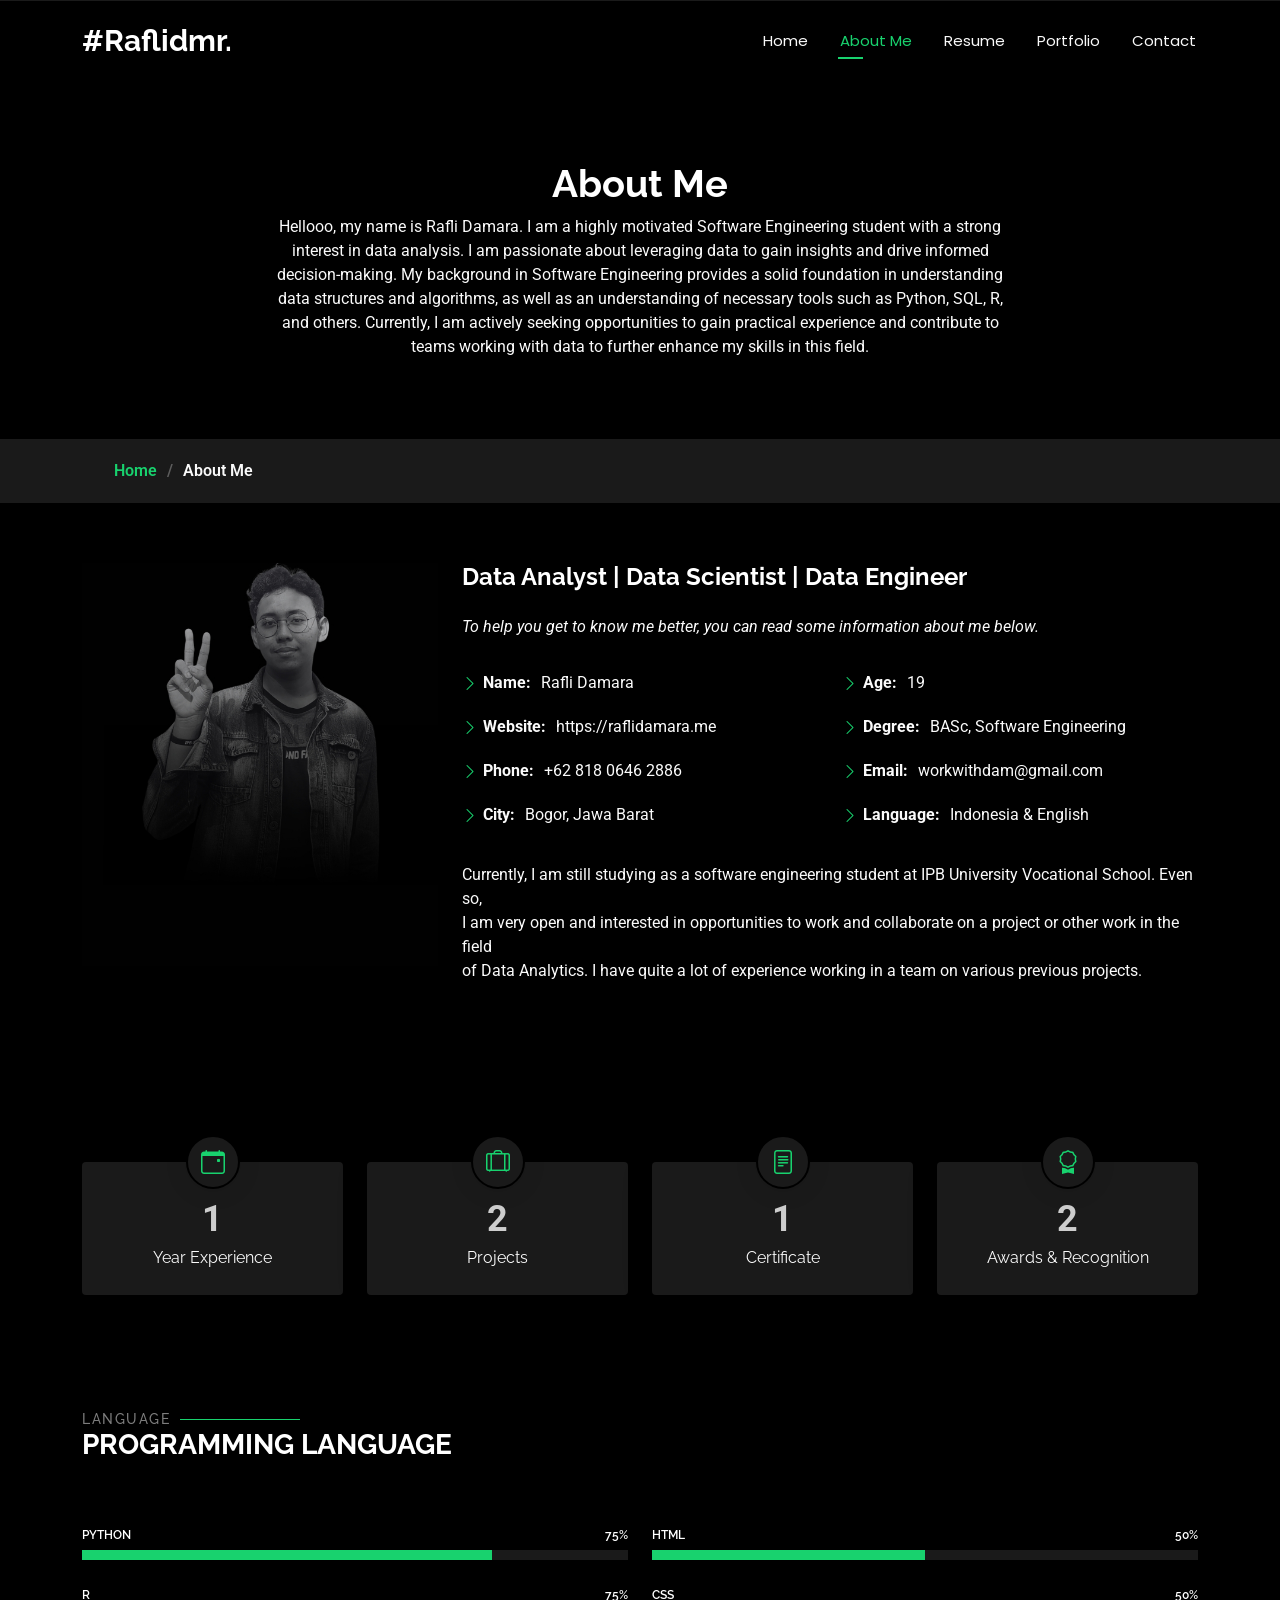
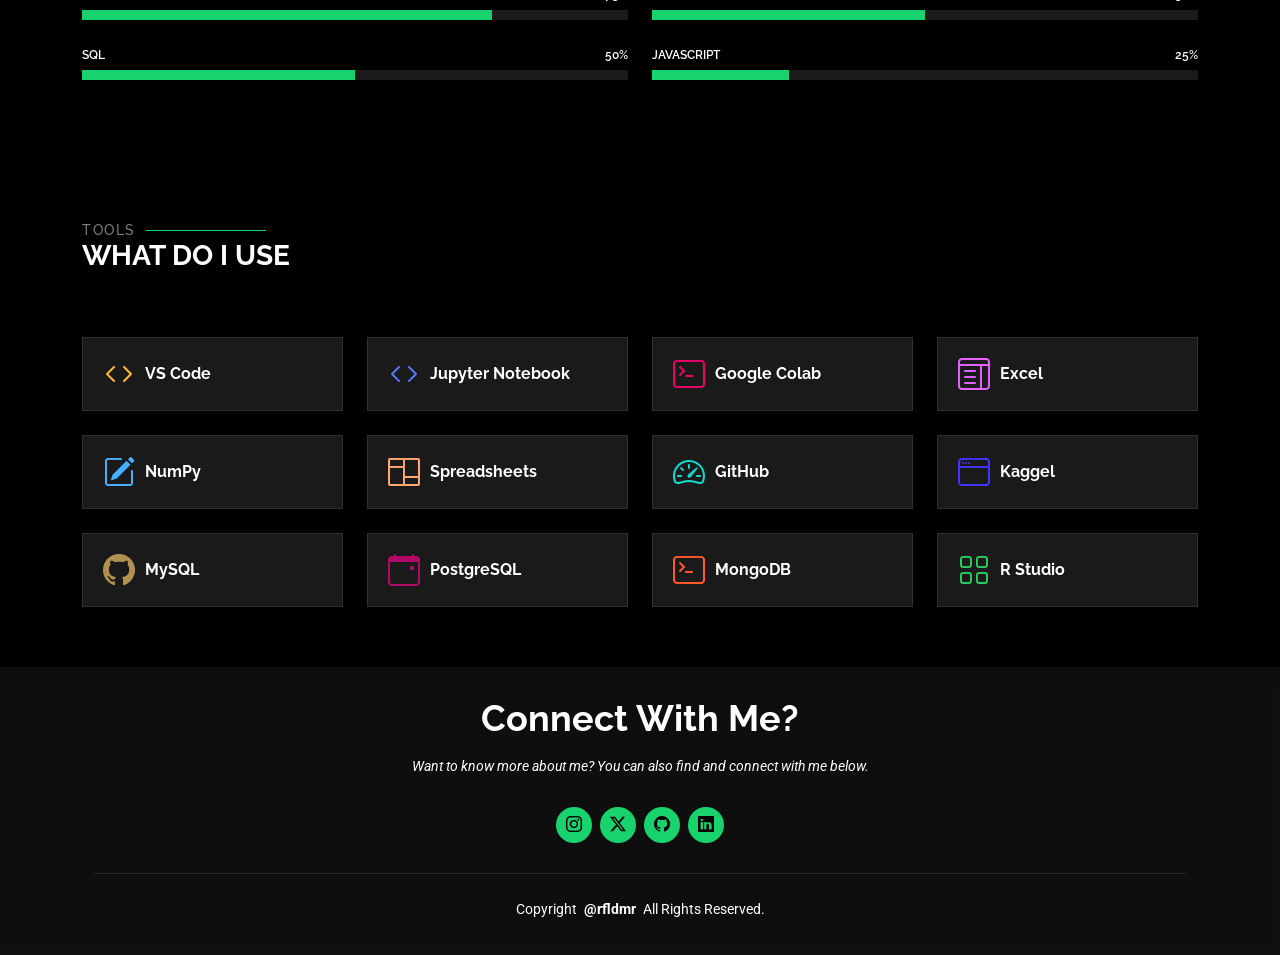
==== about.html @ 2ae58f7f "Update about.html" ====
<!DOCTYPE html>
<html lang="en">

<head>
  <meta charset="utf-8">
  <meta content="width=device-width, initial-scale=1.0" name="viewport">
  <title>About Me | #Rfldmr Portfolio</title>
  <meta name="description" content="">
  <meta name="keywords" content="">

  <!-- Favicons -->
  <link href="assets/img/head.png" rel="icon">
  <link href="assets/img/apple_touch.png" rel="apple-touch-icon">

  <!-- Fonts -->
  <link href="https://fonts.googleapis.com" rel="preconnect">
  <link href="https://fonts.gstatic.com" rel="preconnect" crossorigin>
  <link href="https://fonts.googleapis.com/css2?family=Roboto:ital,wght@0,100;0,300;0,400;0,500;0,700;0,900;1,100;1,300;1,400;1,500;1,700;1,900&family=Poppins:ital,wght@0,100;0,200;0,300;0,400;0,500;0,600;0,700;0,800;0,900;1,100;1,200;1,300;1,400;1,500;1,600;1,700;1,800;1,900&family=Raleway:ital,wght@0,100;0,200;0,300;0,400;0,500;0,600;0,700;0,800;0,900;1,100;1,200;1,300;1,400;1,500;1,600;1,700;1,800;1,900&display=swap" rel="stylesheet">

  <!-- Vendor CSS Files -->
  <link href="assets/vendor/bootstrap/css/bootstrap.min.css" rel="stylesheet">
  <link href="assets/vendor/bootstrap-icons/bootstrap-icons.css" rel="stylesheet">
  <link href="assets/vendor/aos/aos.css" rel="stylesheet">
  <link href="assets/vendor/swiper/swiper-bundle.min.css" rel="stylesheet">
  <link href="assets/vendor/glightbox/css/glightbox.min.css" rel="stylesheet">

  <!-- Main CSS File -->
  <link href="assets/css/main.css" rel="stylesheet">

  <!-- =======================================================
  * Template Name: Personal
  * Template URL: https://bootstrapmade.com/personal-free-resume-bootstrap-template/
  * Updated: Aug 07 2024 with Bootstrap v5.3.3
  * Author: BootstrapMade.com
  * License: https://bootstrapmade.com/license/
  ======================================================== -->
</head>

<body class="about-page">

  <header id="header" class="header d-flex align-items-center fixed-top">
    <div class="container-fluid container-xl position-relative d-flex align-items-center justify-content-between">

      <a href="index.html" class="logo d-flex align-items-center">
        <!-- Uncomment the line below if you also wish to use an image logo -->
        <!-- <img src="assets/img/logo.png" alt=""> -->
        <h1 class="sitename">#Raflidmr.</h1>
      </a>

      <nav id="navmenu" class="navmenu">
        <ul>
          <li><a href="index.html">Home</a></li>
          <li><a href="about.html" class="active">About Me</a></li>
          <li><a href="resume.html">Resume</a></li>
          <li><a href="portfolio.html">Portfolio</a></li>
          <li><a href="contact.html">Contact</a></li>
        </ul>
        <i class="mobile-nav-toggle d-xl-none bi bi-list"></i>
      </nav>

    </div>
  </header>

  <main class="main">

    <!-- Page Title -->
    <div class="page-title" data-aos="fade">
      <div class="heading">
        <div class="container">
          <div class="row d-flex justify-content-center text-center">
            <div class="col-lg-8">
              <h1>About Me</h1>
              <p class="mb-0">Hellooo, my name is Rafli Damara. I am a highly motivated Software Engineering student with a strong interest in data analysis. I am passionate about leveraging data to gain insights and drive informed decision-making. My background in Software Engineering provides a solid foundation in understanding data structures and algorithms, as well as an understanding of necessary tools such as Python, SQL, R, and others. Currently, I am actively seeking opportunities to gain practical experience and contribute to teams working with data to further enhance my skills in this field.</p>
            </div>
          </div>
        </div>
      </div>
      <nav class="breadcrumbs">
        <div class="container">
          <ol>
            <li><a href="index.html">Home</a></li>
            <li class="current">About Me</li>
          </ol>
        </div>
      </nav>
    </div><!-- End Page Title -->

    <!-- About Section -->
    <section id="about" class="about section">

      <div class="container" data-aos="fade-up" data-aos-delay="100">

        <div class="row gy-4 justify-content-center">
          <div class="col-lg-4">
            <img src="assets/img/profil.jpg" class="img-fluid" alt="">
          </div>
          <div class="col-lg-8 content">
            <h2>Data Analyst | Data Scientist | Data Engineer</h2>
            <p class="fst-italic py-3">
              To help you get to know me better, you can read some information about me below.
            </p>
            <div class="row">
              <div class="col-lg-6">
                <ul>
                  <li><i class="bi bi-chevron-right"></i> <strong>Name:</strong> <span>Rafli Damara</span></li>
                  <li><i class="bi bi-chevron-right"></i> <strong>Website:</strong> <span>https://raflidamara.me</span></li>
                  <li><i class="bi bi-chevron-right"></i> <strong>Phone:</strong> <span>+62 818 0646 2886</span></li>
                  <li><i class="bi bi-chevron-right"></i> <strong>City:</strong> <span>Bogor, Jawa Barat</span></li>
                </ul>
              </div>
              <div class="col-lg-6">
                <ul>
                  <li><i class="bi bi-chevron-right"></i> <strong>Age:</strong> <span>19</span></li>
                  <li><i class="bi bi-chevron-right"></i> <strong>Degree:</strong> <span>BASc, Software Engineering</span></li>
                  <li><i class="bi bi-chevron-right"></i> <strong>Email:</strong> <span>workwithdam@gmail.com</span></li>
                  <li><i class="bi bi-chevron-right"></i> <strong>Language:</strong> <span>Indonesia & English</span></li>
                </ul>
              </div>
            </div>
            <p class="py-3">
              Currently, I am still studying as a software engineering student at IPB University Vocational School. Even so, <br>
              I am very open and interested in opportunities to work and collaborate on a project or other work in the field <br>
              of Data Analytics. I have quite a lot of experience working in a team on various previous projects.
            </p>
          </div>
        </div>

      </div>

    </section><!-- /About Section -->

    <!-- Stats Section -->
    <section id="stats" class="stats section">

      <div class="container" data-aos="fade-up" data-aos-delay="100">

        <div class="row gy-4">

          <div class="col-lg-3 col-md-6 d-flex flex-column align-items-center">
            <i class="bi bi-calendar-event"></i>
            <div class="stats-item">
              <span data-purecounter-start="0" data-purecounter-end="1" data-purecounter-duration="1" class="purecounter"></span>
              <p>Year Experience</p>
            </div>
          </div><!-- End Stats Item -->

          <div class="col-lg-3 col-md-6 d-flex flex-column align-items-center">
            <i class="bi bi-suitcase-lg"></i>
            <div class="stats-item">
              <span data-purecounter-start="0" data-purecounter-end="3" data-purecounter-duration="1" class="purecounter"></span>
              <p>Projects</p>
            </div>
          </div><!-- End Stats Item -->

          <div class="col-lg-3 col-md-6 d-flex flex-column align-items-center">
            <i class="bi bi-file-text"></i>
            <div class="stats-item">
              <span data-purecounter-start="0" data-purecounter-end="2  " data-purecounter-duration="1" class="purecounter"></span>
              <p>Certificate</p>
            </div>
          </div><!-- End Stats Item -->

          <div class="col-lg-3 col-md-6 d-flex flex-column align-items-center">
            <i class="bi bi-award"></i>
            <div class="stats-item">
              <span data-purecounter-start="0" data-purecounter-end="3" data-purecounter-duration="1" class="purecounter"></span>
              <p>Awards & Recognition</p>
            </div>
          </div><!-- End Stats Item -->

        </div>

      </div>

    </section><!-- /Stats Section -->

    <!-- Skills Section -->
    <section id="skills" class="skills section">

      <!-- Section Title -->
      <div class="container section-title" data-aos="fade-up">
        <h2>Language</h2>
        <div><span>Programming</span> <span class="description-title">Language</span></div>
      </div><!-- End Section Title -->

      <div class="container" data-aos="fade-up" data-aos-delay="100">

        <div class="row skills-content skills-animation">

          <div class="col-lg-6">

            <div class="progress">
              <span class="skill"><span>Python</span> <i class="val">75%</i></span>
              <div class="progress-bar-wrap">
                <div class="progress-bar" role="progressbar" aria-valuenow="75" aria-valuemin="0" aria-valuemax="100"></div>
              </div>
            </div><!-- End Skills Item -->

            <div class="progress">
              <span class="skill"><span>R</span> <i class="val">75%</i></span>
              <div class="progress-bar-wrap">
                <div class="progress-bar" role="progressbar" aria-valuenow="75" aria-valuemin="0" aria-valuemax="100"></div>
              </div>
            </div><!-- End Skills Item -->

            <div class="progress">
              <span class="skill"><span>SQL</span> <i class="val">50%</i></span>
              <div class="progress-bar-wrap">
                <div class="progress-bar" role="progressbar" aria-valuenow="50" aria-valuemin="0" aria-valuemax="100"></div>
              </div>
            </div><!-- End Skills Item -->

          </div>

          <div class="col-lg-6">

            <div class="progress">
              <span class="skill"><span>HTML</span> <i class="val">50%</i></span>
              <div class="progress-bar-wrap">
                <div class="progress-bar" role="progressbar" aria-valuenow="50" aria-valuemin="0" aria-valuemax="100"></div>
              </div>
            </div><!-- End Skills Item -->

            <div class="progress">
              <span class="skill"><span>CSS</span> <i class="val">50%</i></span>
              <div class="progress-bar-wrap">
                <div class="progress-bar" role="progressbar" aria-valuenow="50" aria-valuemin="0" aria-valuemax="100"></div>
              </div>
            </div><!-- End Skills Item -->

            <div class="progress">
              <span class="skill"><span>JavaScript</span> <i class="val">25%</i></span>
              <div class="progress-bar-wrap">
                <div class="progress-bar" role="progressbar" aria-valuenow="25" aria-valuemin="0" aria-valuemax="100"></div>
              </div>
            </div><!-- End Skills Item -->

          </div>

        </div>

      </div>

    </section><!-- /Skills Section -->

    <!-- Interests Section -->
    <section id="interests" class="interests section">

      <!-- Section Title -->
      <div class="container section-title" data-aos="fade-up">
        <h2>Tools</h2>
        <div><span>What</span> <span class="description-title">Do I Use</span></div>
      </div><!-- End Section Title -->

      <div class="container">

        <div class="row gy-4">

           <div class="col-lg-3 col-md-4" data-aos="fade-up" data-aos-delay="100">
            <div class="features-item">
              <i class="bi bi-code" style="color: #ffbb2c;"></i>
              <h3><a href="" class="stretched-link">VS Code</a></h3>
            </div>
          </div><!-- End Feature Item -->

          <div class="col-lg-3 col-md-4" data-aos="fade-up" data-aos-delay="200">
            <div class="features-item">
              <i class="bi bi-code" style="color: #5578ff;"></i>
              <h3><a href="" class="stretched-link">Jupyter Notebook</a></h3>
            </div>
          </div><!-- End Feature Item -->

          <div class="col-lg-3 col-md-4" data-aos="fade-up" data-aos-delay="300">
            <div class="features-item">
              <i class="bi bi-terminal" style="color: #e80368;"></i>
              <h3><a href="" class="stretched-link">Google Colab</a></h3>
            </div>
          </div><!-- End Feature Item -->

          <div class="col-lg-3 col-md-4" data-aos="fade-up" data-aos-delay="400">
            <div class="features-item">
              <i class="bi bi-layout-text-window" style="color: #e361ff;"></i>
              <h3><a href="" class="stretched-link">Excel</a></h3>
            </div>
          </div><!-- End Feature Item -->

          <div class="col-lg-3 col-md-4" data-aos="fade-up" data-aos-delay="500">
            <div class="features-item">
              <i class="bi bi-pencil-square" style="color: #47aeff;"></i>
              <h3><a href="" class="stretched-link">NumPy</a></h3>
            </div>
          </div><!-- End Feature Item -->

          <div class="col-lg-3 col-md-4" data-aos="fade-up" data-aos-delay="600">
            <div class="features-item">
              <i class="bi bi-columns" style="color: #ffa76e;"></i>
              <h3><a href="" class="stretched-link">Spreadsheets</a></h3>
            </div>
          </div><!-- End Feature Item -->

          <div class="col-lg-3 col-md-4" data-aos="fade-up" data-aos-delay="700">
            <div class="features-item">
              <i class="bi bi-speedometer2" style="color: #11dbcf;"></i>
              <h3><a href="" class="stretched-link">GitHub</a></h3>
            </div>
          </div><!-- End Feature Item -->

          <div class="col-lg-3 col-md-4" data-aos="fade-up" data-aos-delay="800">
            <div class="features-item">
              <i class="bi bi-window" style="color: #4233ff;"></i>
              <h3><a href="" class="stretched-link">Kaggel</a></h3>
            </div>
          </div><!-- End Feature Item -->

          <div class="col-lg-3 col-md-4" data-aos="fade-up" data-aos-delay="900">
            <div class="features-item">
              <i class="bi bi-github" style="color: #b2904f;"></i>
              <h3><a href="" class="stretched-link">MySQL</a></h3>
            </div>
          </div><!-- End Feature Item -->

          <div class="col-lg-3 col-md-4" data-aos="fade-up" data-aos-delay="1000">
            <div class="features-item">
              <i class="bi bi-calendar-event" style="color: #b20969;"></i>
              <h3><a href="" class="stretched-link">PostgreSQL</a></h3>
            </div>
          </div><!-- End Feature Item -->

          <div class="col-lg-3 col-md-4" data-aos="fade-up" data-aos-delay="1100">
            <div class="features-item">
              <i class="bi bi-terminal" style="color: #ff5828;"></i>
              <h3><a href="" class="stretched-link">MongoDB</a></h3>
            </div>
          </div><!-- End Feature Item -->

          <div class="col-lg-3 col-md-4" data-aos="fade-up" data-aos-delay="1200">
            <div class="features-item">
              <i class="bi bi-grid" style="color: #29cc61;"></i>
              <h3><a href="" class="stretched-link">R Studio</a></h3>
            </div>
          </div><!-- End Feature Item -->

        </div>

      </div>

    </section><!-- /Interests Section -->

  </main>

  <footer id="footer" class="footer dark-background">
    <div class="container">
      <h3 class="sitename">Connect With Me?</h3>
      <p>Want to know more about me? You can also find and connect with me below.</p>
      <div class="social-links d-flex justify-content-center">
        <a href="https://www.instagram.com/rfldmr/"><i class="bi bi-instagram"></i></a>
        <a href="https://x.com/rfldamara"><i class="bi bi-twitter-x"></i></a>
        <a href="https://github.com/Rfldmr"><i class="bi bi-github"></i></a>
        <a href="https://www.linkedin.com/in/raflidamara/"><i class="bi bi-linkedin"></i></a>
      </div>
      <div class="container">
        <div class="copyright">
          <span>Copyright</span> <strong class="px-1 sitename">@rfldmr</strong> <span>All Rights Reserved.</span>
        </div>
        <div class="credits">
          <!-- All the links in the footer should remain intact. -->
          <!-- You can delete the links only if you've purchased the pro version. -->
          <!-- Licensing information: https://bootstrapmade.com/license/ -->
          <!-- Purchase the pro version with working PHP/AJAX contact form: [buy-url] -->
        </div>
      </div>
    </div>
  </footer>

  <!-- Scroll Top -->
  <a href="#" id="scroll-top" class="scroll-top d-flex align-items-center justify-content-center"><i class="bi bi-arrow-up-short"></i></a>

  <!-- Preloader -->
  <div id="preloader"></div>

  <!-- Vendor JS Files -->
  <script src="assets/vendor/bootstrap/js/bootstrap.bundle.min.js"></script>
  <script src="assets/vendor/php-email-form/validate.js"></script>
  <script src="assets/vendor/aos/aos.js"></script>
  <script src="assets/vendor/typed.js/typed.umd.js"></script>
  <script src="assets/vendor/purecounter/purecounter_vanilla.js"></script>
  <script src="assets/vendor/waypoints/noframework.waypoints.js"></script>
  <script src="assets/vendor/swiper/swiper-bundle.min.js"></script>
  <script src="assets/vendor/glightbox/js/glightbox.min.js"></script>
  <script src="assets/vendor/imagesloaded/imagesloaded.pkgd.min.js"></script>
  <script src="assets/vendor/isotope-layout/isotope.pkgd.min.js"></script>

  <!-- Main JS File -->
  <script src="assets/js/main.js"></script>

</body>

</html>
---- assets/css/main.css ----
/**
* Template Name: Personal
* Template URL: https://bootstrapmade.com/personal-free-resume-bootstrap-template/
* Updated: Aug 07 2024 with Bootstrap v5.3.3
* Author: BootstrapMade.com
* License: https://bootstrapmade.com/license/
*/

/*--------------------------------------------------------------
# Font & Color Variables
# Help: https://bootstrapmade.com/color-system/
--------------------------------------------------------------*/
/* Fonts */
:root {
  --default-font: "Roboto",  system-ui, -apple-system, "Segoe UI", Roboto, "Helvetica Neue", Arial, "Noto Sans", "Liberation Sans", sans-serif, "Apple Color Emoji", "Segoe UI Emoji", "Segoe UI Symbol", "Noto Color Emoji";
  --heading-font: "Raleway",  sans-serif;
  --nav-font: "Poppins",  sans-serif;
}

/* Global Colors - The following color variables are used throughout the website. Updating them here will change the color scheme of the entire website */
:root { 
  --background-color: #000000; /* Background color for the entire website, including individual sections */
  --default-color: #fafafa; /* Default color used for the majority of the text content across the entire website */
  --heading-color: #ffffff; /* Color for headings, subheadings and title throughout the website */
  --accent-color: #18d26e; /* Accent color that represents your brand on the website. It's used for buttons, links, and other elements that need to stand out */
  --surface-color: #1a1a1a; /* The surface color is used as a background of boxed elements within sections, such as cards, icon boxes, or other elements that require a visual separation from the global background. */
  --contrast-color: #000000; /* Contrast color for text, ensuring readability against backgrounds of accent, heading, or default colors. */
}

/* Nav Menu Colors - The following color variables are used specifically for the navigation menu. They are separate from the global colors to allow for more customization options */
:root {
  --nav-color: #fafafa;  /* The default color of the main navmenu links */
  --nav-hover-color: #18d26e; /* Applied to main navmenu links when they are hovered over or active */
  --nav-mobile-background-color: #1a1a1a; /* Used as the background color for mobile navigation menu */
  --nav-dropdown-background-color: #1a1a1a; /* Used as the background color for dropdown items that appear when hovering over primary navigation items */
  --nav-dropdown-color: #fafafa; /* Used for navigation links of the dropdown items in the navigation menu. */
  --nav-dropdown-hover-color: #18d26e; /* Similar to --nav-hover-color, this color is applied to dropdown navigation links when they are hovered over. */
}

/* Color Presets - These classes override global colors when applied to any section or element, providing reuse of the sam color scheme. */

.light-background {
  --background-color: #1a1a1a;
  --surface-color: #343434;
}

.dark-background {
  --background-color: rgba(15, 15, 15, 0.975);
  --default-color: #ffffff;
  --heading-color: #ffffff;
  --surface-color: #292929f9;
  --contrast-color: #000000;
}

/* Smooth scroll */
:root {
  scroll-behavior: smooth;
}

/*--------------------------------------------------------------
# General Styling & Shared Classes
--------------------------------------------------------------*/
body {
  color: var(--default-color);
  background-color: var(--background-color);
  font-family: var(--default-font);
}

a {
  color: var(--accent-color);
  text-decoration: none;
  transition: 0.3s;
}

a:hover {
  color: color-mix(in srgb, var(--accent-color), transparent 25%);
  text-decoration: none;
}

h1,
h2,
h3,
h4,
h5,
h6 {
  color: var(--heading-color);
  font-family: var(--heading-font);
}

/* PHP Email Form Messages
------------------------------*/
.php-email-form .error-message {
  display: none;
  background: #df1529;
  color: #ffffff;
  text-align: left;
  padding: 15px;
  margin-bottom: 24px;
  font-weight: 600;
}

.php-email-form .sent-message {
  display: none;
  color: #ffffff;
  background: #059652;
  text-align: center;
  padding: 15px;
  margin-bottom: 24px;
  font-weight: 600;
}

.php-email-form .loading {
  display: none;
  background: var(--surface-color);
  text-align: center;
  padding: 15px;
  margin-bottom: 24px;
}

.php-email-form .loading:before {
  content: "";
  display: inline-block;
  border-radius: 50%;
  width: 24px;
  height: 24px;
  margin: 0 10px -6px 0;
  border: 3px solid var(--accent-color);
  border-top-color: var(--surface-color);
  animation: php-email-form-loading 1s linear infinite;
}

@keyframes php-email-form-loading {
  0% {
    transform: rotate(0deg);
  }

  100% {
    transform: rotate(360deg);
  }
}

/*--------------------------------------------------------------
# Global Header
--------------------------------------------------------------*/
.header {
  --background-color: rgba(0, 0, 0, 0);
  color: var(--default-color);
  background-color: var(--background-color);
  padding: 15px 0;
  transition: all 0.5s;
  z-index: 997;
}

.header .logo {
  line-height: 1;
}

.header .logo img {
  max-height: 32px;
  margin-right: 8px;
}

.header .logo h1 {
  font-size: 30px;
  margin: 0;
  font-weight: 700;
  color: var(--heading-color);
}

.scrolled .header {
  box-shadow: 0px 0 18px rgba(0, 0, 0, 0.1);
}

/* Global Header on Scroll
------------------------------*/
.scrolled .header {
  --background-color: rgba(0, 0, 0, 0.8);
}

/*--------------------------------------------------------------
# Navigation Menu
--------------------------------------------------------------*/
/* Desktop Navigation */
@media (min-width: 1200px) {
  .navmenu {
    padding: 0;
  }

  .navmenu ul {
    margin: 0;
    padding: 0;
    display: flex;
    list-style: none;
    align-items: center;
  }

  .navmenu li {
    position: relative;
  }

  .navmenu>ul>li {
    white-space: nowrap;
    padding: 15px 14px;
  }

  .navmenu>ul>li:last-child {
    padding-right: 0;
  }

  .navmenu a,
  .navmenu a:focus {
    color: var(--nav-color);
    font-size: 15px;
    padding: 0 2px;
    font-family: var(--nav-font);
    font-weight: 400;
    display: flex;
    align-items: center;
    justify-content: space-between;
    white-space: nowrap;
    transition: 0.3s;
    position: relative;
  }

  .navmenu a i,
  .navmenu a:focus i {
    font-size: 12px;
    line-height: 0;
    margin-left: 5px;
    transition: 0.3s;
  }

  .navmenu>ul>li>a:before {
    content: "";
    position: absolute;
    height: 2px;
    bottom: -6px;
    left: 0;
    background-color: var(--nav-hover-color);
    visibility: hidden;
    width: 0px;
    transition: all 0.3s ease-in-out 0s;
  }

  .navmenu a:hover:before,
  .navmenu li:hover>a:before,
  .navmenu .active:before {
    visibility: visible;
    width: 25px;
  }

  .navmenu li:hover>a,
  .navmenu .active,
  .navmenu .active:focus {
    color: var(--nav-hover-color);
  }

  .navmenu .dropdown ul {
    margin: 0;
    padding: 10px 0;
    background: var(--nav-dropdown-background-color);
    display: block;
    position: absolute;
    visibility: hidden;
    left: 14px;
    top: 130%;
    opacity: 0;
    transition: 0.3s;
    border-radius: 4px;
    z-index: 99;
    box-shadow: 0px 0px 30px rgba(0, 0, 0, 0.1);
  }

  .navmenu .dropdown ul li {
    min-width: 200px;
  }

  .navmenu .dropdown ul a {
    padding: 10px 20px;
    font-size: 15px;
    text-transform: none;
    color: var(--nav-dropdown-color);
  }

  .navmenu .dropdown ul a i {
    font-size: 12px;
  }

  .navmenu .dropdown ul a:hover,
  .navmenu .dropdown ul .active:hover,
  .navmenu .dropdown ul li:hover>a {
    color: var(--nav-dropdown-hover-color);
  }

  .navmenu .dropdown:hover>ul {
    opacity: 1;
    top: 100%;
    visibility: visible;
  }

  .navmenu .dropdown .dropdown ul {
    top: 0;
    left: -90%;
    visibility: hidden;
  }

  .navmenu .dropdown .dropdown:hover>ul {
    opacity: 1;
    top: 0;
    left: -100%;
    visibility: visible;
  }
}

/* Mobile Navigation */
@media (max-width: 1199px) {
  .mobile-nav-toggle {
    color: var(--nav-color);
    font-size: 28px;
    line-height: 0;
    margin-right: 10px;
    cursor: pointer;
    transition: color 0.3s;
  }

  .navmenu {
    padding: 0;
    z-index: 9997;
  }

  .navmenu ul {
    display: none;
    list-style: none;
    position: absolute;
    inset: 60px 20px 20px 20px;
    padding: 10px 0;
    margin: 0;
    border-radius: 6px;
    background-color: var(--nav-mobile-background-color);
    border: 1px solid color-mix(in srgb, var(--default-color), transparent 90%);
    box-shadow: none;
    overflow-y: auto;
    transition: 0.3s;
    z-index: 9998;
  }

  .navmenu a,
  .navmenu a:focus {
    color: var(--nav-dropdown-color);
    padding: 10px 20px;
    font-family: var(--nav-font);
    font-size: 17px;
    font-weight: 500;
    display: flex;
    align-items: center;
    justify-content: space-between;
    white-space: nowrap;
    transition: 0.3s;
  }

  .navmenu a i,
  .navmenu a:focus i {
    font-size: 12px;
    line-height: 0;
    margin-left: 5px;
    width: 30px;
    height: 30px;
    display: flex;
    align-items: center;
    justify-content: center;
    border-radius: 50%;
    transition: 0.3s;
    background-color: color-mix(in srgb, var(--accent-color), transparent 90%);
  }

  .navmenu a i:hover,
  .navmenu a:focus i:hover {
    background-color: var(--accent-color);
    color: var(--contrast-color);
  }

  .navmenu a:hover,
  .navmenu .active,
  .navmenu .active:focus {
    color: var(--nav-dropdown-hover-color);
  }

  .navmenu .active i,
  .navmenu .active:focus i {
    background-color: var(--accent-color);
    color: var(--contrast-color);
    transform: rotate(180deg);
  }

  .navmenu .dropdown ul {
    position: static;
    display: none;
    z-index: 99;
    padding: 10px 0;
    margin: 10px 20px;
    background-color: var(--nav-dropdown-background-color);
    transition: all 0.5s ease-in-out;
  }

  .navmenu .dropdown ul ul {
    background-color: rgba(33, 37, 41, 0.1);
  }

  .navmenu .dropdown>.dropdown-active {
    display: block;
    background-color: rgba(33, 37, 41, 0.03);
  }

  .mobile-nav-active {
    overflow: hidden;
  }

  .mobile-nav-active .mobile-nav-toggle {
    color: #fff;
    position: absolute;
    font-size: 32px;
    top: 15px;
    right: 15px;
    margin-right: 0;
    z-index: 9999;
  }

  .mobile-nav-active .navmenu {
    position: fixed;
    overflow: hidden;
    inset: 0;
    background: rgba(33, 37, 41, 0.8);
    transition: 0.3s;
  }

  .mobile-nav-active .navmenu>ul {
    display: block;
  }
}

/*--------------------------------------------------------------
# Global Footer
--------------------------------------------------------------*/
.footer {
  color: var(--default-color);
  background-color: var(--background-color);
  font-size: 14px;
  text-align: center;
  padding: 30px 0;
  position: relative;
}

.footer h3 {
  font-size: 36px;
  font-weight: 700;
  position: relative;
  padding: 0;
  margin: 0 0 15px 0;
}

.footer p {
  font-size: 15;
  font-style: italic;
  padding: 0;
  margin: 0 0 30px 0;
}

.footer .social-links {
  margin: 0 0 30px 0;
}

.footer .social-links a {
  font-size: 16px;
  display: flex;
  align-items: center;
  justify-content: center;
  background: var(--accent-color);
  color: var(--contrast-color);
  line-height: 1;
  margin: 0 4px;
  border-radius: 50%;
  text-align: center;
  width: 36px;
  height: 36px;
  transition: 0.3s;
}

.footer .social-links a:hover {
  background: color-mix(in srgb, var(--accent-color), transparent 20%);
  text-decoration: none;
}

.footer .copyright {
  padding-top: 25px;
  border-top: 1px solid color-mix(in srgb, var(--default-color), transparent 90%);
}

.footer .credits {
  font-size: 13px;
  padding-top: 5px;
}

/*--------------------------------------------------------------
# Preloader
--------------------------------------------------------------*/
#preloader {
  position: fixed;
  inset: 0;
  z-index: 999999;
  overflow: hidden;
  background: var(--background-color);
  transition: all 0.6s ease-out;
}

#preloader:before {
  content: "";
  position: fixed;
  top: calc(50% - 30px);
  left: calc(50% - 30px);
  border: 6px solid #ffffff;
  border-color: var(--accent-color) transparent var(--accent-color) transparent;
  border-radius: 50%;
  width: 60px;
  height: 60px;
  animation: animate-preloader 1.5s linear infinite;
}

@keyframes animate-preloader {
  0% {
    transform: rotate(0deg);
  }

  100% {
    transform: rotate(360deg);
  }
}

/*--------------------------------------------------------------
# Scroll Top Button
--------------------------------------------------------------*/
.scroll-top {
  position: fixed;
  visibility: hidden;
  opacity: 0;
  right: 15px;
  bottom: -15px;
  z-index: 99999;
  background-color: var(--accent-color);
  width: 44px;
  height: 44px;
  border-radius: 50px;
  transition: all 0.4s;
}

.scroll-top i {
  font-size: 24px;
  color: var(--contrast-color);
  line-height: 0;
}

.scroll-top:hover {
  background-color: color-mix(in srgb, var(--accent-color), transparent 20%);
  color: var(--contrast-color);
}

.scroll-top.active {
  visibility: visible;
  opacity: 1;
  bottom: 15px;
}

/*--------------------------------------------------------------
# Disable aos animation delay on mobile devices
--------------------------------------------------------------*/
@media screen and (max-width: 768px) {
  [data-aos-delay] {
    transition-delay: 0 !important;
  }
}

/*--------------------------------------------------------------
# Global Page Titles & Breadcrumbs
--------------------------------------------------------------*/
.page-title {
  color: var(--default-color);
  background-color: var(--background-color);
  position: relative;
}

.page-title .heading {
  padding: 160px 0 80px 0;
  border-top: 1px solid color-mix(in srgb, var(--default-color), transparent 90%);
}

.page-title .heading h1 {
  font-size: 38px;
  font-weight: 700;
}

.page-title nav {
  background-color: color-mix(in srgb, var(--default-color), transparent 90%);
  padding: 20px 0;
}

.page-title nav ol {
  display: flex;
  flex-wrap: wrap;
  list-style: none;
  margin: 0;
  font-size: 16px;
  font-weight: 600;
}

.page-title nav ol li+li {
  padding-left: 10px;
}

.page-title nav ol li+li::before {
  content: "/";
  display: inline-block;
  padding-right: 10px;
  color: color-mix(in srgb, var(--default-color), transparent 70%);
}

/*--------------------------------------------------------------
# Global Sections
--------------------------------------------------------------*/
section,
.section {
  color: var(--default-color);
  background-color: var(--background-color);
  padding: 60px 0;
  scroll-margin-top: 100px;
  overflow: clip;
}

@media (max-width: 1199px) {

  section,
  .section {
    scroll-margin-top: 66px;
  }
}

/*--------------------------------------------------------------
# Global Section Titles
--------------------------------------------------------------*/
.section-title {
  padding-bottom: 60px;
  position: relative;
}

.section-title h2 {
  font-size: 14px;
  font-weight: 500;
  padding: 0;
  line-height: 1px;
  margin: 0;
  letter-spacing: 1.5px;
  text-transform: uppercase;
  color: color-mix(in srgb, var(--default-color), transparent 50%);
  position: relative;
}

.section-title h2::after {
  content: "";
  width: 120px;
  height: 1px;
  display: inline-block;
  background: var(--accent-color);
  margin: 4px 10px;
}

.section-title div {
  color: var(--heading-color);
  margin: 0;
  margin: 0;
  font-size: 28px;
  font-weight: 700;
  text-transform: uppercase;
  font-family: var(--heading-font);
}

/*--------------------------------------------------------------
# Hero Section
--------------------------------------------------------------*/
.hero {
  width: 100%;
  min-height: 100vh;
  position: relative;
  padding: 80px 0;
  display: flex;
  align-items: center;
  justify-content: center;
}

.hero img {
  position: absolute;
  inset: 0;
  display: block;
  width: 100%;
  height: 100%;
  object-fit: cover;
  z-index: 1;
}

.hero .container {
  position: relative;
  z-index: 3;
}

.hero h2 {
  margin: 0;
  font-size: 64px;
  font-weight: 700;
}

.hero p {
  margin: 5px 0 0 0;
  font-size: 26px;
}

.hero p span {
  letter-spacing: 1px;
  border-bottom: 2px solid var(--accent-color);
}

.hero .social-links {
  margin-top: 25px;
}

.hero .social-links a {
  background-color: color-mix(in srgb, var(--default-color), transparent 90%);
  color: var(--default-color);
  font-size: 14px;
  width: 40px;
  height: 40px;
  border-radius: 50px;
  display: inline-flex;
  align-items: center;
  justify-content: center;
  margin-right: 20px;
  transition: 0.3s;
}

.hero .social-links a:hover {
  background-color: var(--accent-color);
}

@media (max-width: 768px) {
  .hero h2 {
    font-size: 32px;
  }

  .hero p {
    font-size: 20px;
  }
}

/*--------------------------------------------------------------
# About Section
--------------------------------------------------------------*/
.about .content h2 {
  font-weight: 700;
  font-size: 24px;
}

.about .content ul {
  list-style: none;
  padding: 0;
}

.about .content ul li {
  margin-bottom: 20px;
  display: flex;
  align-items: center;
}

.about .content ul strong {
  margin-right: 10px;
}

.about .content ul i {
  font-size: 16px;
  margin-right: 5px;
  color: var(--accent-color);
  line-height: 0;
}

/*--------------------------------------------------------------
# Stats Section
--------------------------------------------------------------*/
.stats i {
  background-color: var(--surface-color);
  color: var(--accent-color);
  box-shadow: 0px 2px 25px rgba(0, 0, 0, 0.1);
  width: 54px;
  height: 54px;
  font-size: 24px;
  border-radius: 50px;
  border: 2px solid var(--background-color);
  display: inline-flex;
  align-items: center;
  justify-content: center;
  position: relative;
  z-index: 1;
}

.stats .stats-item {
  background-color: var(--surface-color);
  margin-top: -27px;
  padding: 30px 30px 25px 30px;
  width: 100%;
  position: relative;
  text-align: center;
  box-shadow: 0px 2px 35px rgba(0, 0, 0, 0.1);
  border-radius: 4px;
  z-index: 0;
}

.stats .stats-item span {
  font-size: 36px;
  display: block;
  font-weight: 700;
  color: color-mix(in srgb, var(--default-color), transparent 20%);
}

.stats .stats-item p {
  padding: 0;
  margin: 0;
  font-family: var(--heading-font);
  font-size: 16px;
}

/*--------------------------------------------------------------
# Skills Section
--------------------------------------------------------------*/
.skills .progress {
  height: 60px;
  display: block;
  background: none;
  border-radius: 0;
}

.skills .progress .skill {
  color: var(--heading-color);
  padding: 0;
  margin: 0 0 6px 0;
  text-transform: uppercase;
  display: block;
  font-weight: 600;
  font-family: var(--heading-font);
}

.skills .progress .skill .val {
  float: right;
  font-style: normal;
}

.skills .progress-bar-wrap {
  background: color-mix(in srgb, var(--default-color), transparent 90%);
  height: 10px;
}

.skills .progress-bar {
  width: 1px;
  height: 10px;
  transition: 0.9s;
  background-color: var(--accent-color);
}

/*--------------------------------------------------------------
# Interests Section
--------------------------------------------------------------*/
.interests .features-item {
  background-color: var(--surface-color);
  display: flex;
  align-items: center;
  padding: 20px;
  transition: 0.3s;
  border: 1px solid color-mix(in srgb, var(--default-color), transparent 90%);
  position: relative;
}

.interests .features-item i {
  font-size: 32px;
  padding-right: 10px;
  line-height: 0;
}

.interests .features-item h3 {
  font-weight: 700;
  margin: 0;
  padding: 0;
  line-height: 1;
  font-size: 16px;
}

.interests .features-item h3 a {
  color: var(--heading-color);
  transition: 0.3s;
}

.interests .features-item:hover {
  border-color: var(--accent-color);
}

.interests .features-item:hover h3 a {
  color: var(--accent-color);
}

/*--------------------------------------------------------------
# Testimonials Section
--------------------------------------------------------------*/
.testimonials .testimonials-carousel,
.testimonials .testimonials-slider {
  overflow: hidden;
}

.testimonials .testimonial-item {
  box-sizing: content-box;
  min-height: 320px;
}

.testimonials .testimonial-item .testimonial-img {
  width: 90px;
  border-radius: 50%;
  margin: -40px 0 0 40px;
  position: relative;
  z-index: 2;
  border: 6px solid var(--background-color);
}

.testimonials .testimonial-item h3 {
  font-size: 18px;
  font-weight: bold;
  margin: 10px 0 5px 45px;
}

.testimonials .testimonial-item h4 {
  font-size: 14px;
  color: color-mix(in srgb, var(--default-color), transparent 20%);
  margin: 0 0 0 45px;
}

.testimonials .testimonial-item .quote-icon-left,
.testimonials .testimonial-item .quote-icon-right {
  color: color-mix(in srgb, var(--accent-color), transparent 50%);
  font-size: 26px;
  line-height: 0;
}

.testimonials .testimonial-item .quote-icon-left {
  display: inline-block;
  left: -5px;
  position: relative;
}

.testimonials .testimonial-item .quote-icon-right {
  display: inline-block;
  right: -5px;
  position: relative;
  top: 10px;
  transform: scale(-1, -1);
}

.testimonials .testimonial-item p {
  font-style: italic;
  margin: 0 15px 0 15px;
  padding: 20px 20px 60px 20px;
  background: var(--surface-color);
  border-radius: 6px;
  position: relative;
  z-index: 1;
}

.testimonials .swiper-wrapper {
  height: auto;
}

.testimonials .swiper-pagination {
  margin-top: 20px;
  position: relative;
}

.testimonials .swiper-pagination .swiper-pagination-bullet {
  width: 12px;
  height: 12px;
  background-color: var(--background-color);
  opacity: 1;
  border: 1px solid var(--accent-color);
}

.testimonials .swiper-pagination .swiper-pagination-bullet-active {
  background-color: var(--accent-color);
}

/*--------------------------------------------------------------
# Resume Section
--------------------------------------------------------------*/
.resume .resume-title {
  color: var(--heading-color);
  font-size: 26px;
  font-weight: 700;
  margin-top: 20px;
  margin-bottom: 20px;
}

.resume .resume-item {
  padding: 0 0 20px 20px;
  margin-top: -2px;
  border-left: 2px solid var(--accent-color);
  position: relative;
}

.resume .resume-item h4 {
  line-height: 18px;
  font-size: 18px;
  font-weight: 600;
  text-transform: uppercase;
  color: color-mix(in srgb, var(--default-color), transparent 20%);
  margin-bottom: 10px;
}

.resume .resume-item h5 {
  font-size: 16px;
  padding: 5px 15px;
  display: inline-block;
  font-weight: 600;
  margin-bottom: 10px;
}

.resume .resume-item ul {
  padding-left: 20px;
}

.resume .resume-item ul li {
  padding-bottom: 10px;
}

.resume .resume-item:last-child {
  padding-bottom: 0;
}

.resume .resume-item::before {
  content: "";
  position: absolute;
  width: 16px;
  height: 16px;
  border-radius: 50px;
  left: -9px;
  top: 0;
  background: var(--background-color);
  border: 2px solid var(--accent-color);
}

/*--------------------------------------------------------------
# Services Section
--------------------------------------------------------------*/
.services .service-item {
  background-color: var(--surface-color);
  text-align: center;
  padding: 80px 20px;
  transition: all ease-in-out 0.3s;
  height: 100%;
}

.services .service-item .icon {
  margin: 0 auto;
  width: 64px;
  height: 64px;
  background: var(--accent-color);
  border-radius: 4px;
  display: flex;
  align-items: center;
  justify-content: center;
  margin-bottom: 20px;
  transition: 0.3s;
  transform-style: preserve-3d;
}

.services .service-item .icon i {
  color: var(--contrast-color);
  font-size: 28px;
  transition: ease-in-out 0.3s;
}

.services .service-item .icon::before {
  position: absolute;
  content: "";
  left: -8px;
  top: -8px;
  height: 100%;
  width: 100%;
  background: color-mix(in srgb, var(--accent-color), transparent 80%);
  border-radius: 5px;
  transition: all 0.3s ease-out 0s;
  transform: translateZ(-1px);
}

.services .service-item h3 {
  font-weight: 700;
  margin: 10px 0 15px 0;
  font-size: 22px;
}

.services .service-item p {
  line-height: 24px;
  font-size: 14px;
  margin-bottom: 0;
}

.services .service-item:hover {
  background: var(--accent-color);
  border-color: var(--accent-color);
}

.services .service-item:hover .icon {
  background: var(--surface-color);
}

.services .service-item:hover .icon i {
  color: var(--accent-color);
}

.services .service-item:hover .icon::before {
  background: color-mix(in srgb, var(--background-color), transparent 70%);
}

.services .service-item:hover h3,
.services .service-item:hover p {
  color: var(--contrast-color);
}

/*--------------------------------------------------------------
# Service Details Section
--------------------------------------------------------------*/
.service-details .services-list {
  background-color: var(--surface-color);
  padding: 10px 30px;
  border: 1px solid color-mix(in srgb, var(--default-color), transparent 90%);
  margin-bottom: 20px;
}

.service-details .services-list a {
  display: block;
  line-height: 1;
  padding: 8px 0 8px 15px;
  border-left: 3px solid color-mix(in srgb, var(--default-color), transparent 70%);
  margin: 20px 0;
  color: color-mix(in srgb, var(--default-color), transparent 20%);
  transition: 0.3s;
}

.service-details .services-list a.active {
  color: var(--heading-color);
  font-weight: 700;
  border-color: var(--accent-color);
}

.service-details .services-list a:hover {
  border-color: var(--accent-color);
}

.service-details .services-img {
  margin-bottom: 20px;
}

.service-details h3 {
  font-size: 26px;
  font-weight: 700;
}

.service-details h4 {
  font-size: 20px;
  font-weight: 700;
}

.service-details p {
  font-size: 15px;
}

.service-details ul {
  list-style: none;
  padding: 0;
  font-size: 15px;
}

.service-details ul li {
  padding: 5px 0;
  display: flex;
  align-items: center;
}

.service-details ul i {
  font-size: 20px;
  margin-right: 8px;
  color: var(--accent-color);
}

/*--------------------------------------------------------------
# Portfolio Section
--------------------------------------------------------------*/
.portfolio .portfolio-filters {
  padding: 0;
  margin: 0 auto 20px auto;
  list-style: none;
  text-align: center;
}

.portfolio .portfolio-filters li {
  cursor: pointer;
  display: inline-block;
  padding: 0;
  font-size: 18px;
  font-weight: 500;
  margin: 0 10px;
  line-height: 1;
  margin-bottom: 5px;
  transition: all 0.3s ease-in-out;
}

.portfolio .portfolio-filters li:hover,
.portfolio .portfolio-filters li.filter-active {
  color: var(--accent-color);
}

.portfolio .portfolio-filters li:first-child {
  margin-left: 0;
}

.portfolio .portfolio-filters li:last-child {
  margin-right: 0;
}

@media (max-width: 575px) {
  .portfolio .portfolio-filters li {
    font-size: 14px;
    margin: 0 5px;
  }
}

.portfolio .portfolio-content {
  position: relative;
  overflow: hidden;
}

.portfolio .portfolio-content img {
  transition: 0.3s;
}

.portfolio .portfolio-content .portfolio-info {
  opacity: 0;
  position: absolute;
  inset: 0;
  z-index: 3;
  transition: all ease-in-out 0.3s;
  background: rgba(0, 0, 0, 0.6);
  padding: 15px;
}

.portfolio .portfolio-content .portfolio-info h4 {
  font-size: 14px;
  padding: 5px 10px;
  font-weight: 400;
  color: #ffffff;
  display: inline-block;
  background-color: var(--accent-color);
}

.portfolio .portfolio-content .portfolio-info p {
  position: absolute;
  bottom: 10px;
  text-align: center;
  display: inline-block;
  left: 0;
  right: 0;
  font-size: 16px;
  font-weight: 600;
  color: rgba(255, 255, 255, 0.8);
}

.portfolio .portfolio-content .portfolio-info .preview-link,
.portfolio .portfolio-content .portfolio-info .details-link {
  position: absolute;
  left: calc(50% - 40px);
  font-size: 26px;
  top: calc(50% - 14px);
  color: #fff;
  transition: 0.3s;
  line-height: 1.2;
}

.portfolio .portfolio-content .portfolio-info .preview-link:hover,
.portfolio .portfolio-content .portfolio-info .details-link:hover {
  color: var(--accent-color);
}

.portfolio .portfolio-content .portfolio-info .details-link {
  left: 50%;
  font-size: 34px;
  line-height: 0;
}

.portfolio .portfolio-content:hover .portfolio-info {
  opacity: 1;
}

.portfolio .portfolio-content:hover img {
  transform: scale(1.1);
}

/*--------------------------------------------------------------
# Portfolio Details Section
--------------------------------------------------------------*/
.portfolio-details .portfolio-details-slider img {
  width: 100%;
}

.portfolio-details .portfolio-details-slider .swiper-pagination {
  margin-top: 20px;
  position: relative;
}

.portfolio-details .portfolio-details-slider .swiper-pagination .swiper-pagination-bullet {
  width: 12px;
  height: 12px;
  background-color: color-mix(in srgb, var(--default-color), transparent 85%);
  opacity: 1;
}

.portfolio-details .portfolio-details-slider .swiper-pagination .swiper-pagination-bullet-active {
  background-color: var(--accent-color);
}

.portfolio-details .portfolio-info {
  background-color: var(--surface-color);
  padding: 30px;
  box-shadow: 0px 0 30px rgba(0, 0, 0, 0.1);
}

.portfolio-details .portfolio-info h3 {
  font-size: 22px;
  font-weight: 700;
  margin-bottom: 20px;
  padding-bottom: 20px;
  border-bottom: 1px solid color-mix(in srgb, var(--default-color), transparent 85%);
}

.portfolio-details .portfolio-info ul {
  list-style: none;
  padding: 0;
  font-size: 15px;
}

.portfolio-details .portfolio-info ul li+li {
  margin-top: 10px;
}

.portfolio-details .portfolio-description {
  padding-top: 30px;
}

.portfolio-details .portfolio-description h2 {
  font-size: 26px;
  font-weight: 700;
  margin-bottom: 20px;
}

.portfolio-details .portfolio-description p {
  padding: 0;
  color: color-mix(in srgb, var(--default-color), transparent 30%);
}

/*--------------------------------------------------------------
# Starter Section Section
--------------------------------------------------------------*/


/*--------------------------------------------------------------
# Contact Section
--------------------------------------------------------------*/
.contact .info-item {
  box-shadow: 0px 0px 20px rgba(0, 0, 0, 0.1);
  padding: 20px 0px;
}

.contact .info-item .icon {
  color: var(--contrast-color);
  background-color: var(--accent-color);
  width: 56px;
  height: 56px;
  font-size: 24px;
  display: flex;
  justify-content: center;
  align-items: center;
  transition: all 0.3s ease-in-out;
  border-radius: 50%;
  margin-right: 15px;
}

.contact .info-item h3 {
  font-size: 18px;
  font-weight: 700;
  margin: 0 0 2px 0;
}

.contact .info-item p {
  padding: 0;
  margin-bottom: 0;
  font-size: 14px;
}

.contact .info-item .social-links a {
  font-size: 24px;
  display: inline-block;
  line-height: 1;
  margin: 4px 6px 0 0;
  transition: 0.3s;
  color: color-mix(in srgb, var(--default-color), transparent 50%);
}

.contact .info-item .social-links a:hover {
  color: var(--accent-color);
}

.contact .php-email-form {
  box-shadow: 0px 0px 20px rgba(0, 0, 0, 0.1);
  padding: 30px;
  margin-top: 30px;
}

@media (max-width: 575px) {
  .contact .php-email-form {
    padding: 20px;
  }
}

.contact .php-email-form input[type=text],
.contact .php-email-form input[type=email],
.contact .php-email-form textarea {
  color: var(--default-color);
  background-color: color-mix(in srgb, var(--background-color), transparent 50%);
  border-color: color-mix(in srgb, var(--default-color), transparent 80%);
  font-size: 14px;
  padding: 10px 15px;
  box-shadow: none;
  border-radius: 0;
}

.contact .php-email-form input[type=text]:focus,
.contact .php-email-form input[type=email]:focus,
.contact .php-email-form textarea:focus {
  border-color: var(--accent-color);
}

.contact .php-email-form input[type=text]::placeholder,
.contact .php-email-form input[type=email]::placeholder,
.contact .php-email-form textarea::placeholder {
  color: color-mix(in srgb, var(--default-color), transparent 70%);
}

.contact .php-email-form button[type=submit] {
  color: var(--contrast-color);
  background: var(--accent-color);
  border: 0;
  padding: 10px 30px;
  transition: 0.4s;
  border-radius: 50px;
}

.contact .php-email-form button[type=submit]:hover {
  background: color-mix(in srgb, var(--accent-color), transparent 20%);
}
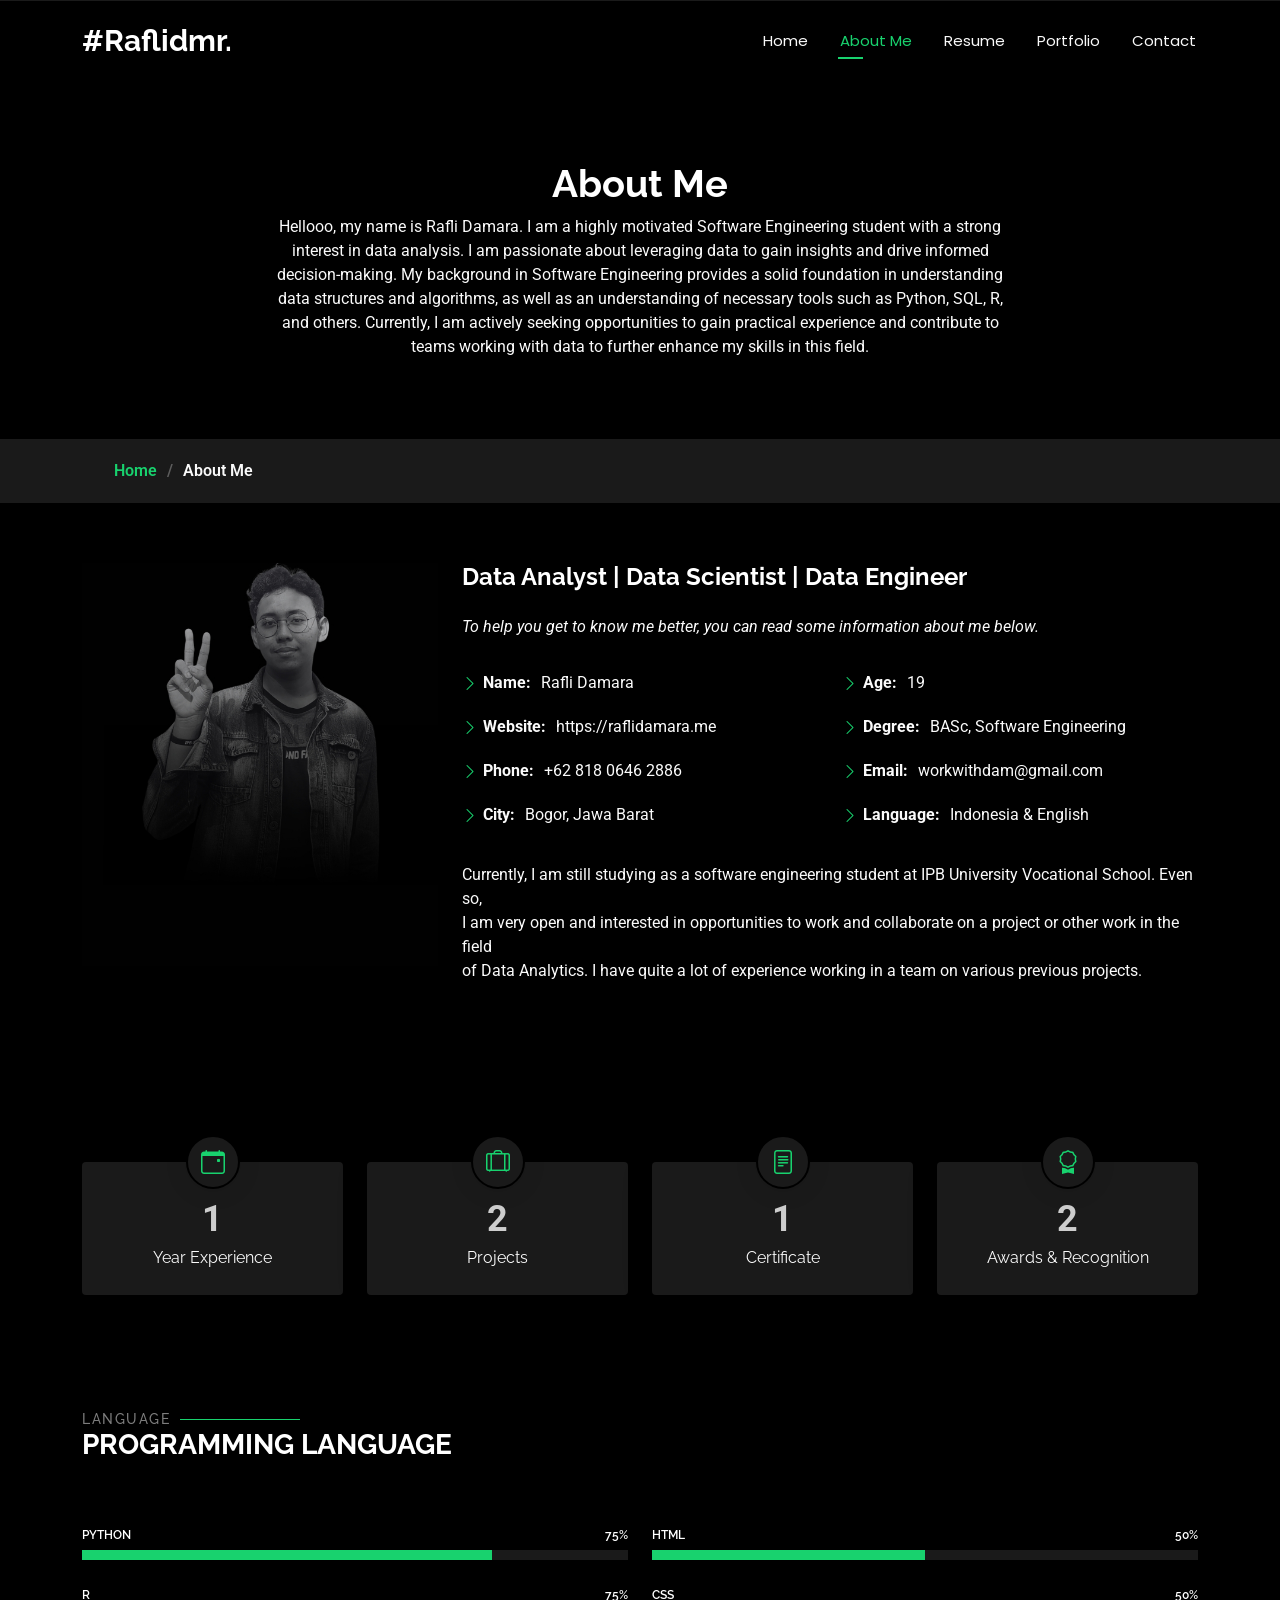
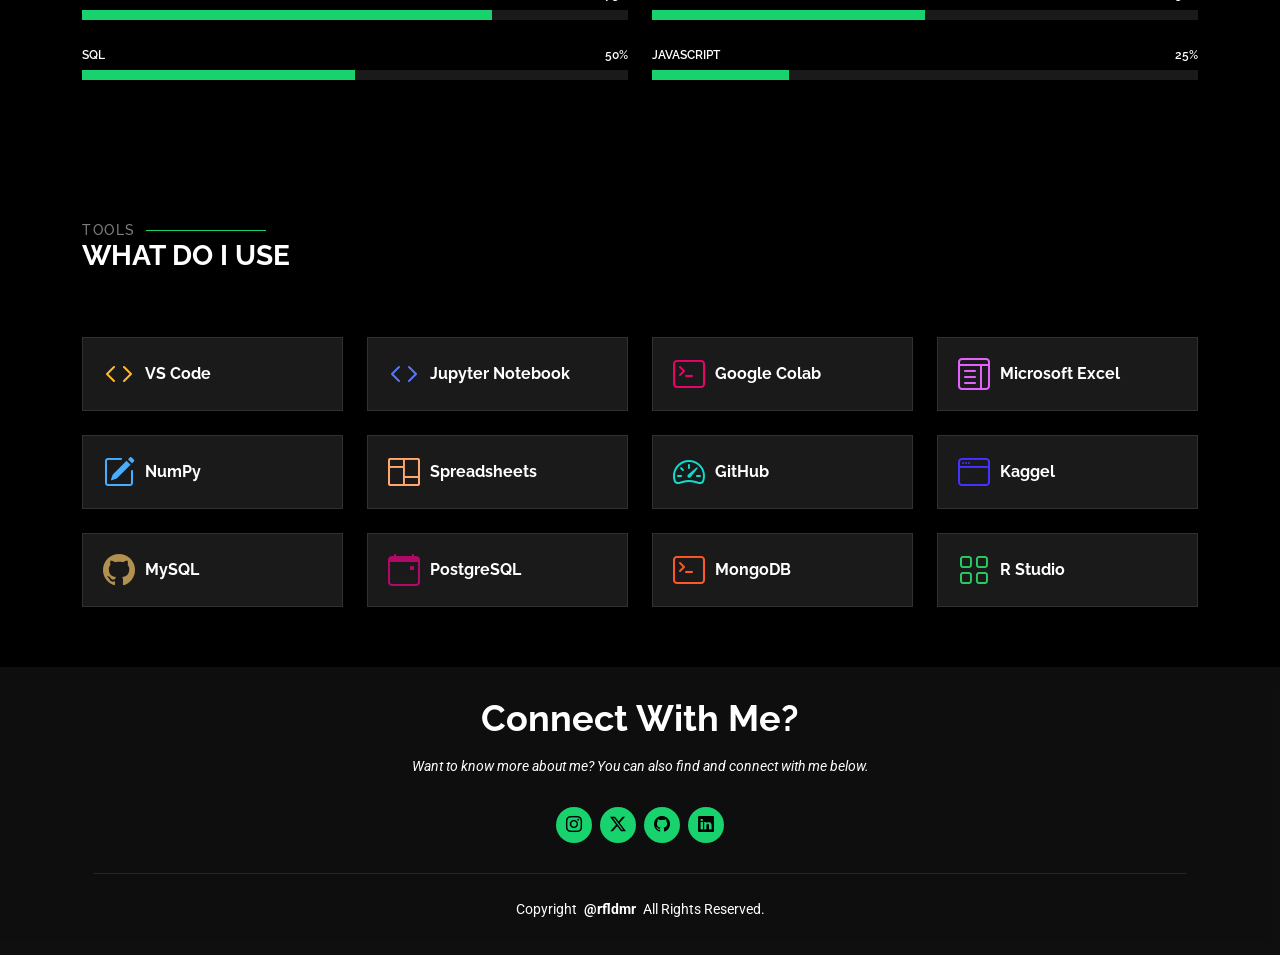
==== commit 05c69e54: "Update about.html" ====
--- a/about.html
+++ b/about.html
@@ -280,7 +280,7 @@
           <div class="col-lg-3 col-md-4" data-aos="fade-up" data-aos-delay="400">
             <div class="features-item">
               <i class="bi bi-layout-text-window" style="color: #e361ff;"></i>
-              <h3><a href="" class="stretched-link">Excel</a></h3>
+              <h3><a href="" class="stretched-link">Microsoft Excel</a></h3>
             </div>
           </div><!-- End Feature Item -->
 
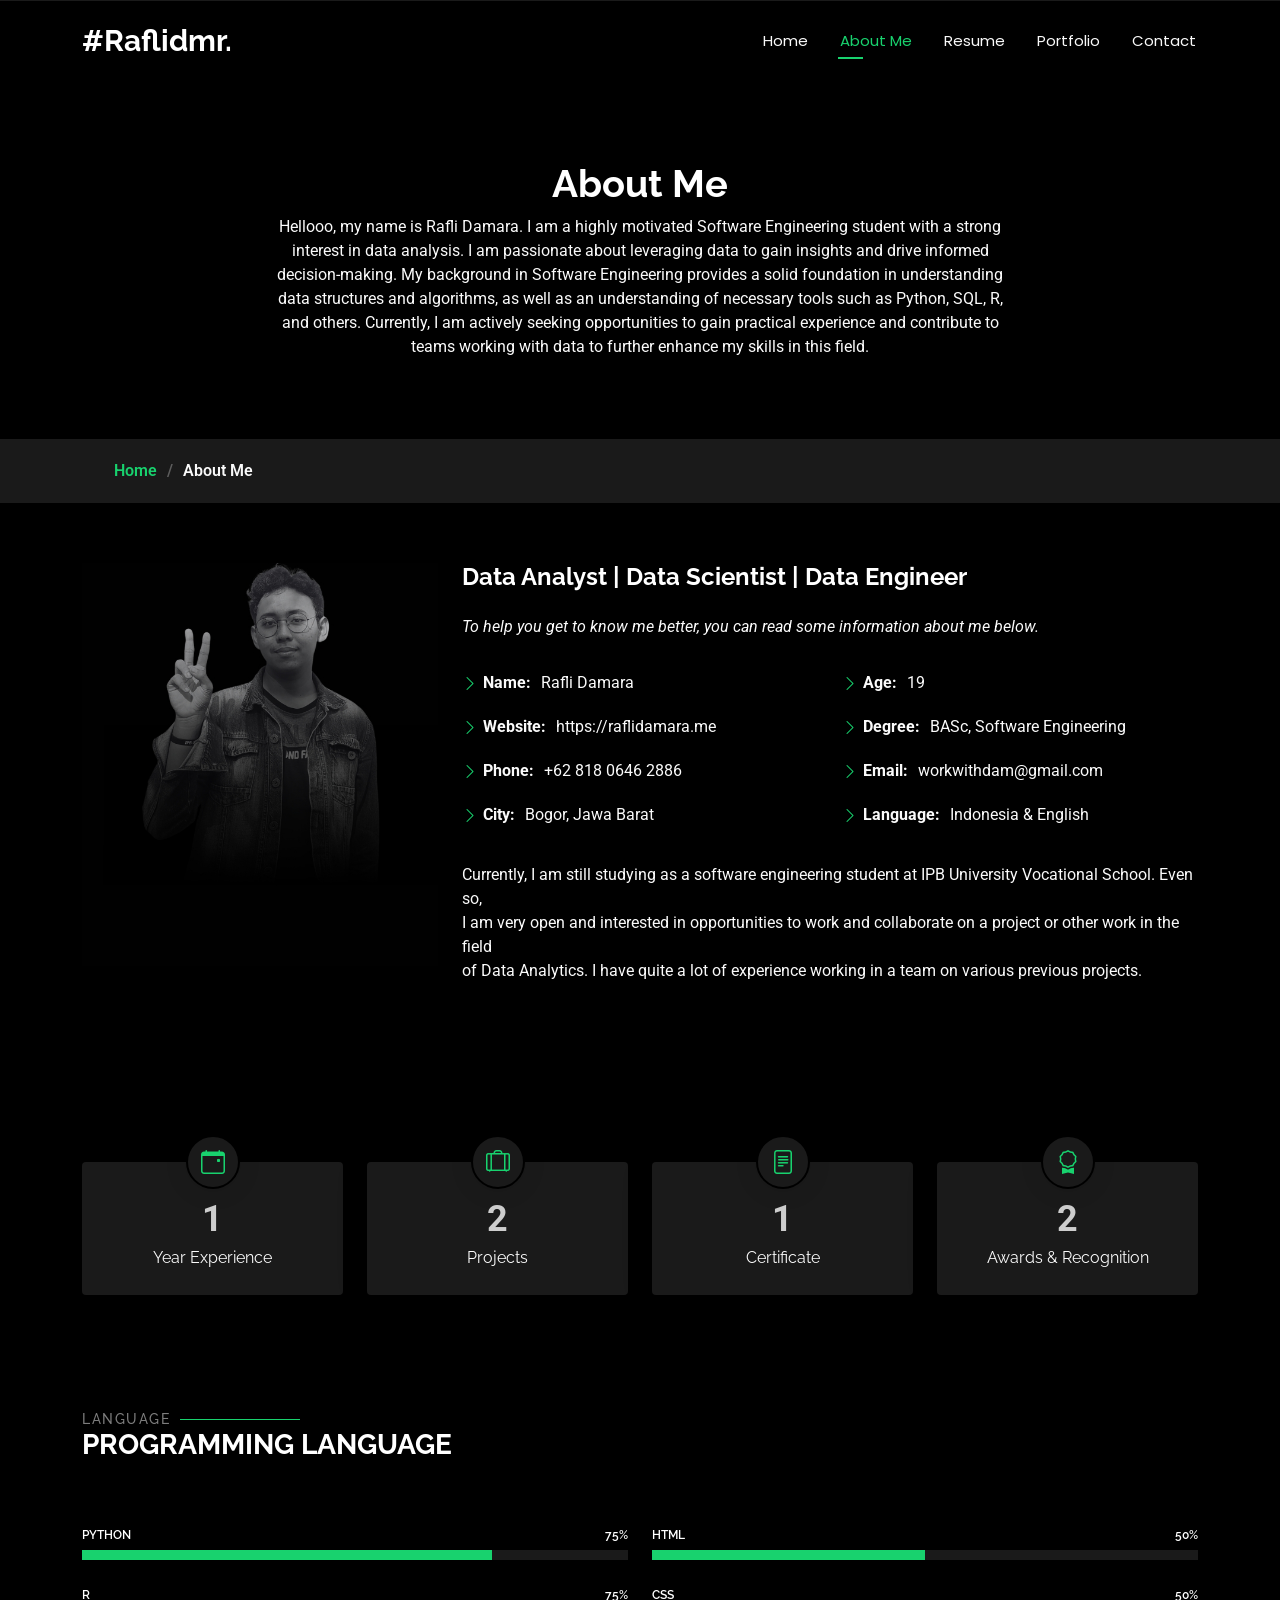
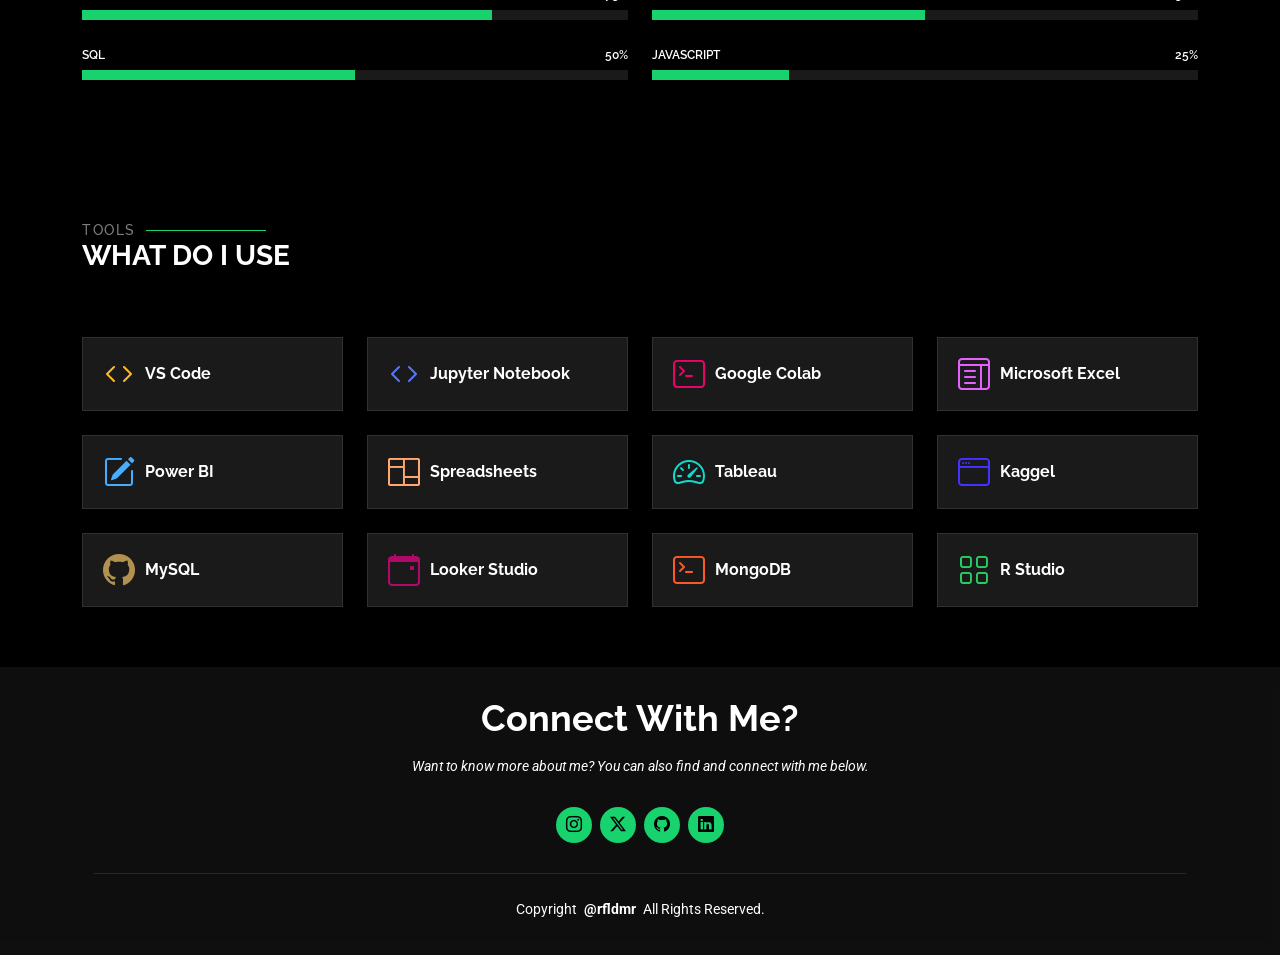
==== commit 7c254758: "Update about.html" ====
--- a/about.html
+++ b/about.html
@@ -287,7 +287,7 @@
           <div class="col-lg-3 col-md-4" data-aos="fade-up" data-aos-delay="500">
             <div class="features-item">
               <i class="bi bi-pencil-square" style="color: #47aeff;"></i>
-              <h3><a href="" class="stretched-link">NumPy</a></h3>
+              <h3><a href="" class="stretched-link">Power BI</a></h3>
             </div>
           </div><!-- End Feature Item -->
 
@@ -301,7 +301,7 @@
           <div class="col-lg-3 col-md-4" data-aos="fade-up" data-aos-delay="700">
             <div class="features-item">
               <i class="bi bi-speedometer2" style="color: #11dbcf;"></i>
-              <h3><a href="" class="stretched-link">GitHub</a></h3>
+              <h3><a href="" class="stretched-link">Tableau</a></h3>
             </div>
           </div><!-- End Feature Item -->
 
@@ -322,7 +322,7 @@
           <div class="col-lg-3 col-md-4" data-aos="fade-up" data-aos-delay="1000">
             <div class="features-item">
               <i class="bi bi-calendar-event" style="color: #b20969;"></i>
-              <h3><a href="" class="stretched-link">PostgreSQL</a></h3>
+              <h3><a href="" class="stretched-link">Looker Studio</a></h3>
             </div>
           </div><!-- End Feature Item -->
 
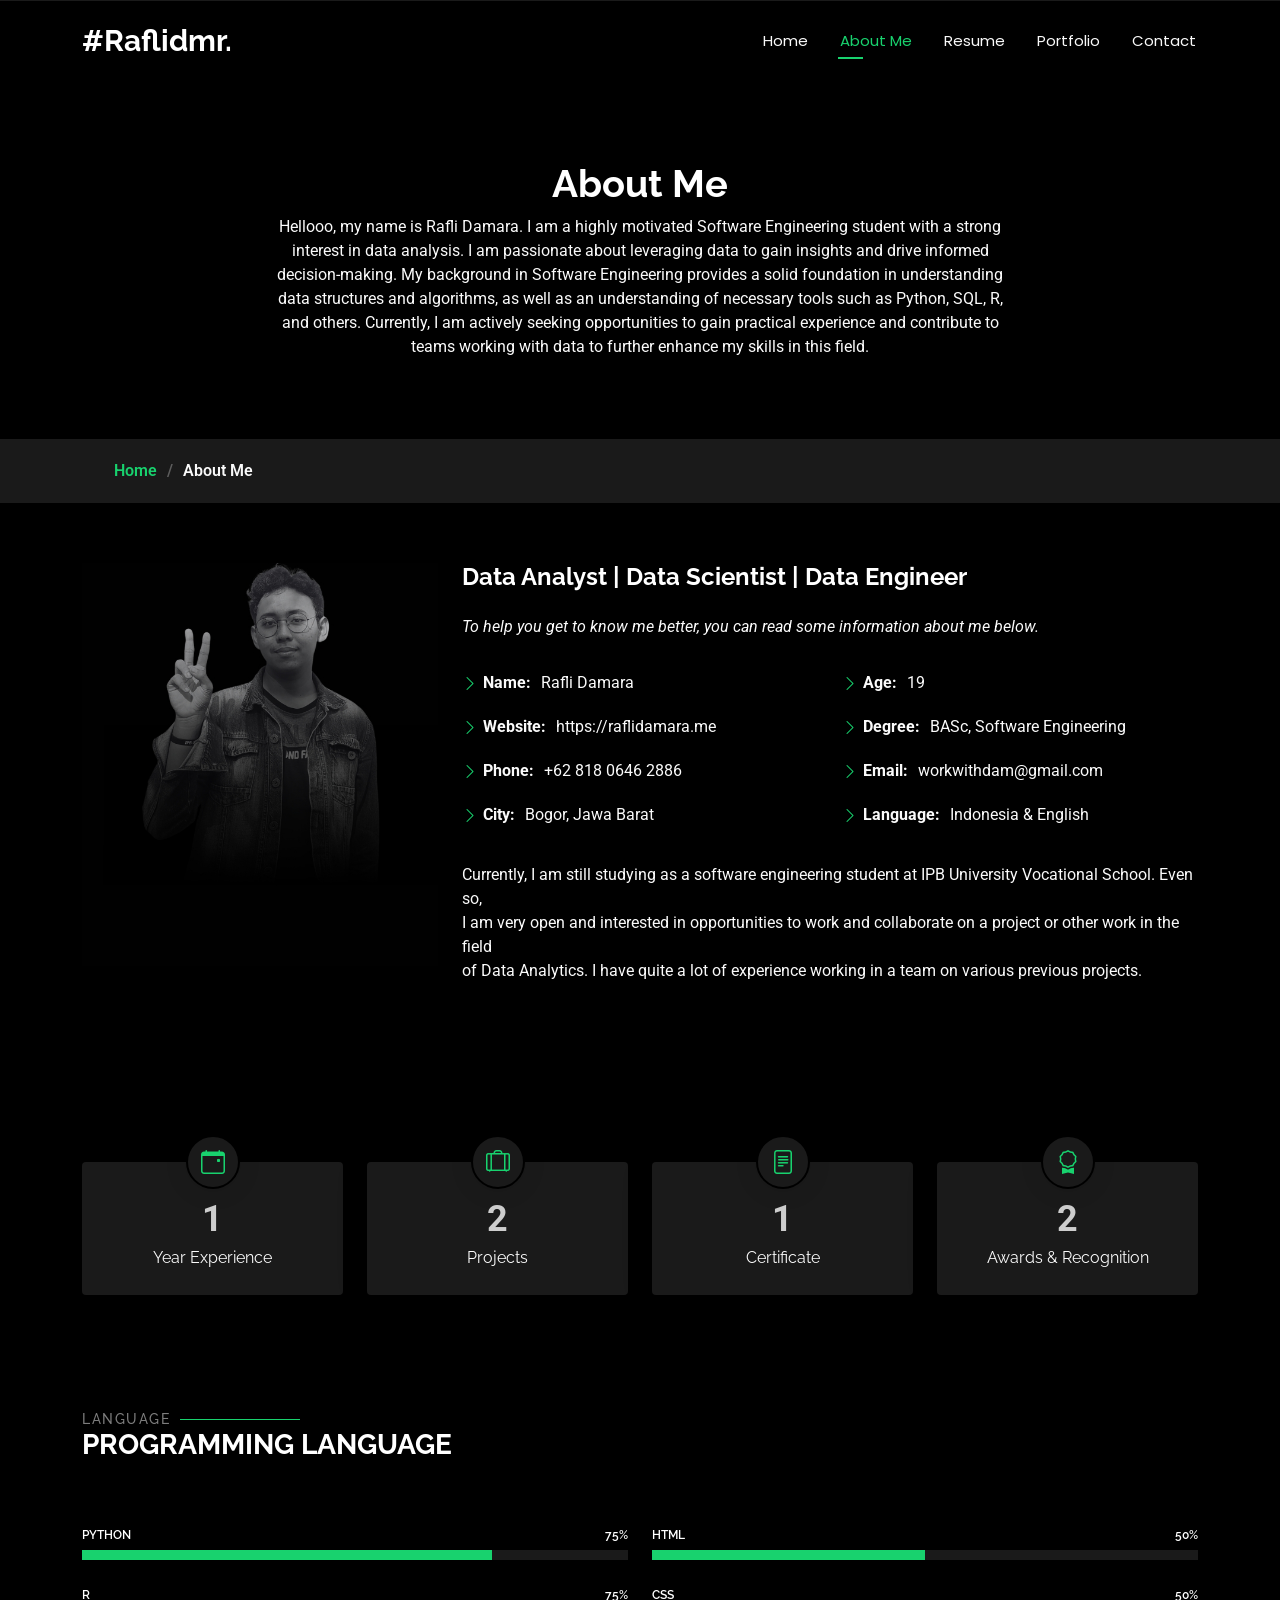
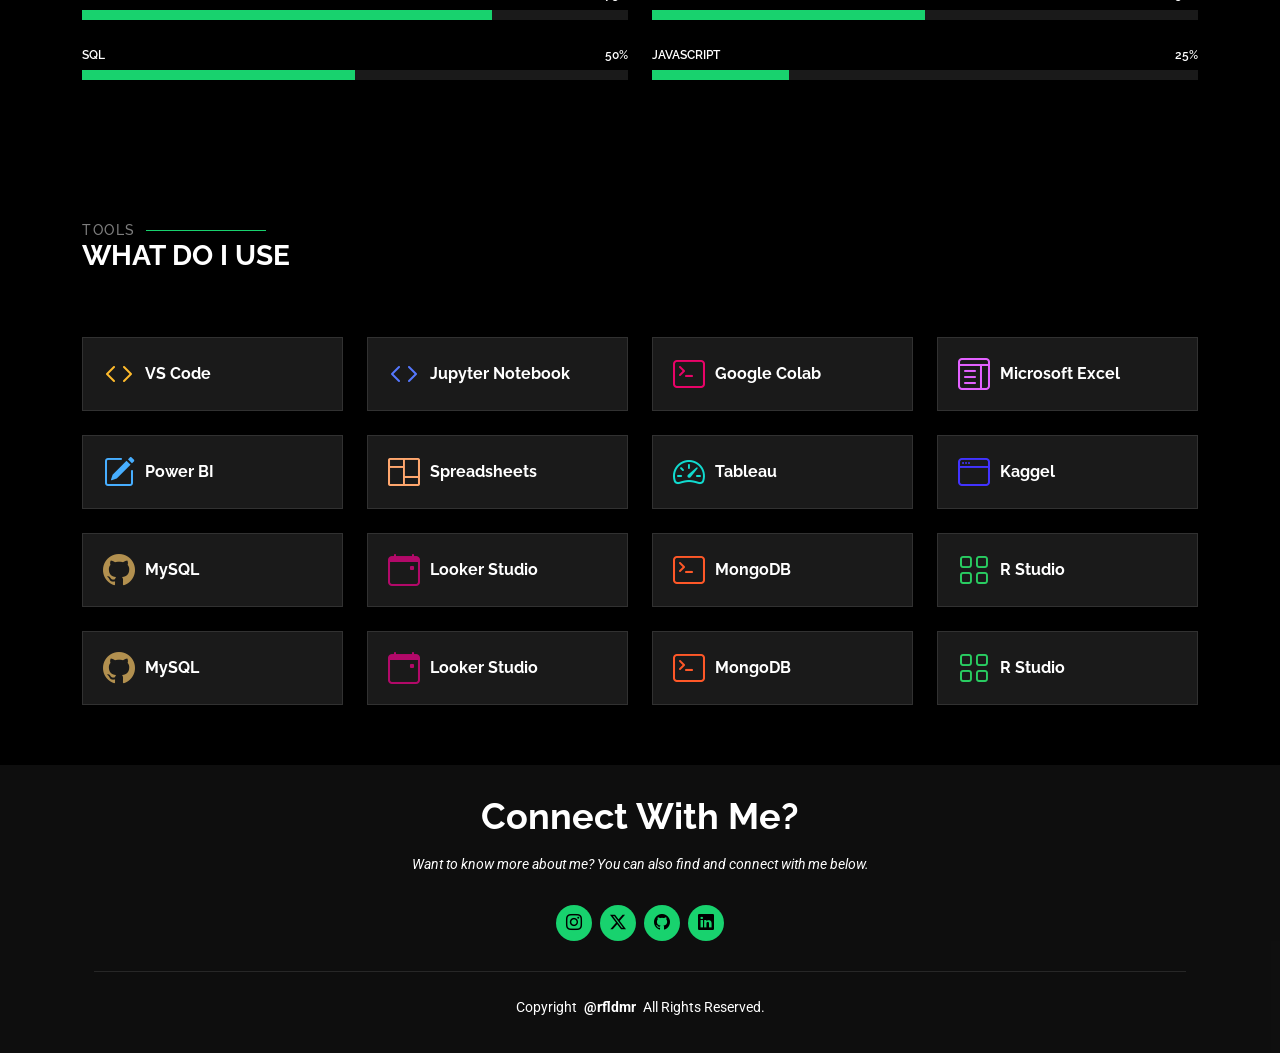
==== commit fbf14907: "Update about.html" ====
--- a/about.html
+++ b/about.html
@@ -340,6 +340,34 @@
             </div>
           </div><!-- End Feature Item -->
 
+           <div class="col-lg-3 col-md-4" data-aos="fade-up" data-aos-delay="900">
+            <div class="features-item">
+              <i class="bi bi-github" style="color: #b2904f;"></i>
+              <h3><a href="" class="stretched-link">MySQL</a></h3>
+            </div>
+          </div><!-- End Feature Item -->
+
+          <div class="col-lg-3 col-md-4" data-aos="fade-up" data-aos-delay="1000">
+            <div class="features-item">
+              <i class="bi bi-calendar-event" style="color: #b20969;"></i>
+              <h3><a href="" class="stretched-link">Looker Studio</a></h3>
+            </div>
+          </div><!-- End Feature Item -->
+
+          <div class="col-lg-3 col-md-4" data-aos="fade-up" data-aos-delay="1100">
+            <div class="features-item">
+              <i class="bi bi-terminal" style="color: #ff5828;"></i>
+              <h3><a href="" class="stretched-link">MongoDB</a></h3>
+            </div>
+          </div><!-- End Feature Item -->
+
+          <div class="col-lg-3 col-md-4" data-aos="fade-up" data-aos-delay="1200">
+            <div class="features-item">
+              <i class="bi bi-grid" style="color: #29cc61;"></i>
+              <h3><a href="" class="stretched-link">R Studio</a></h3>
+            </div>
+          </div><!-- End Feature Item -->
+
         </div>
 
       </div>
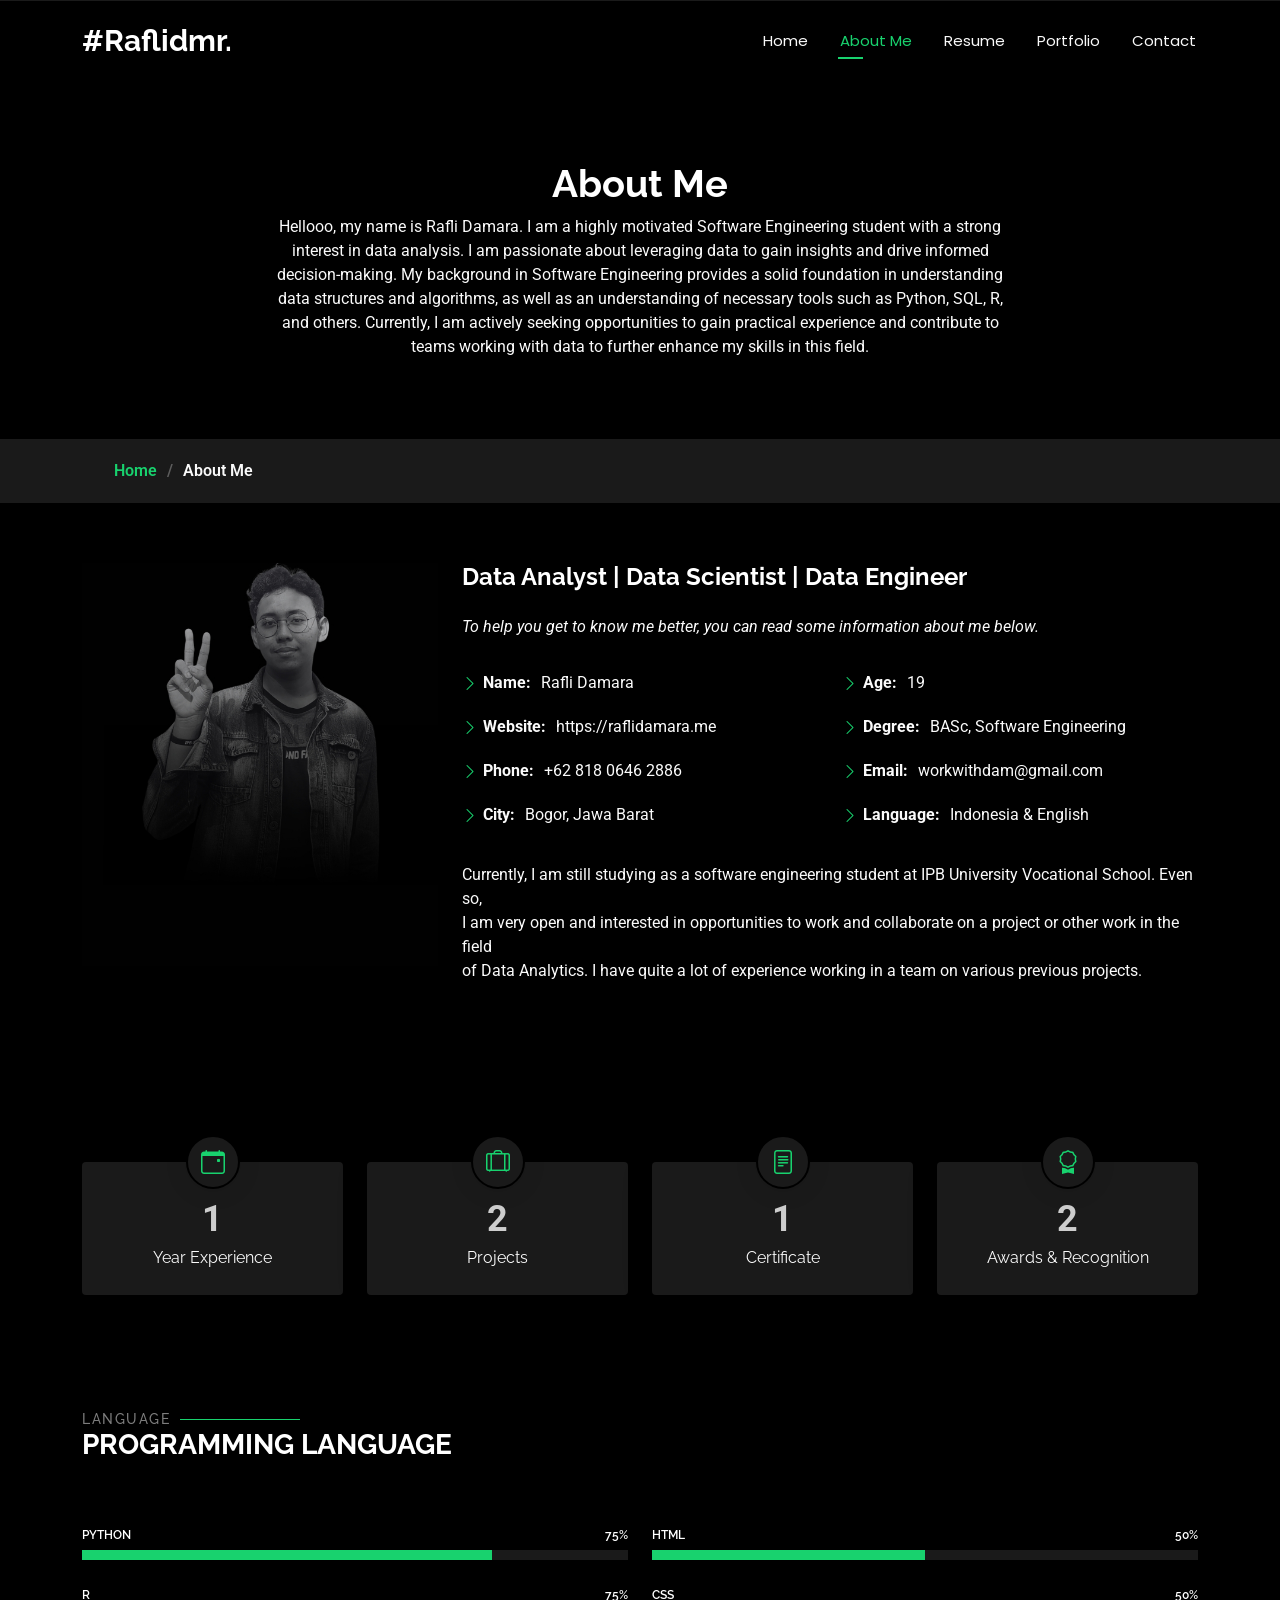
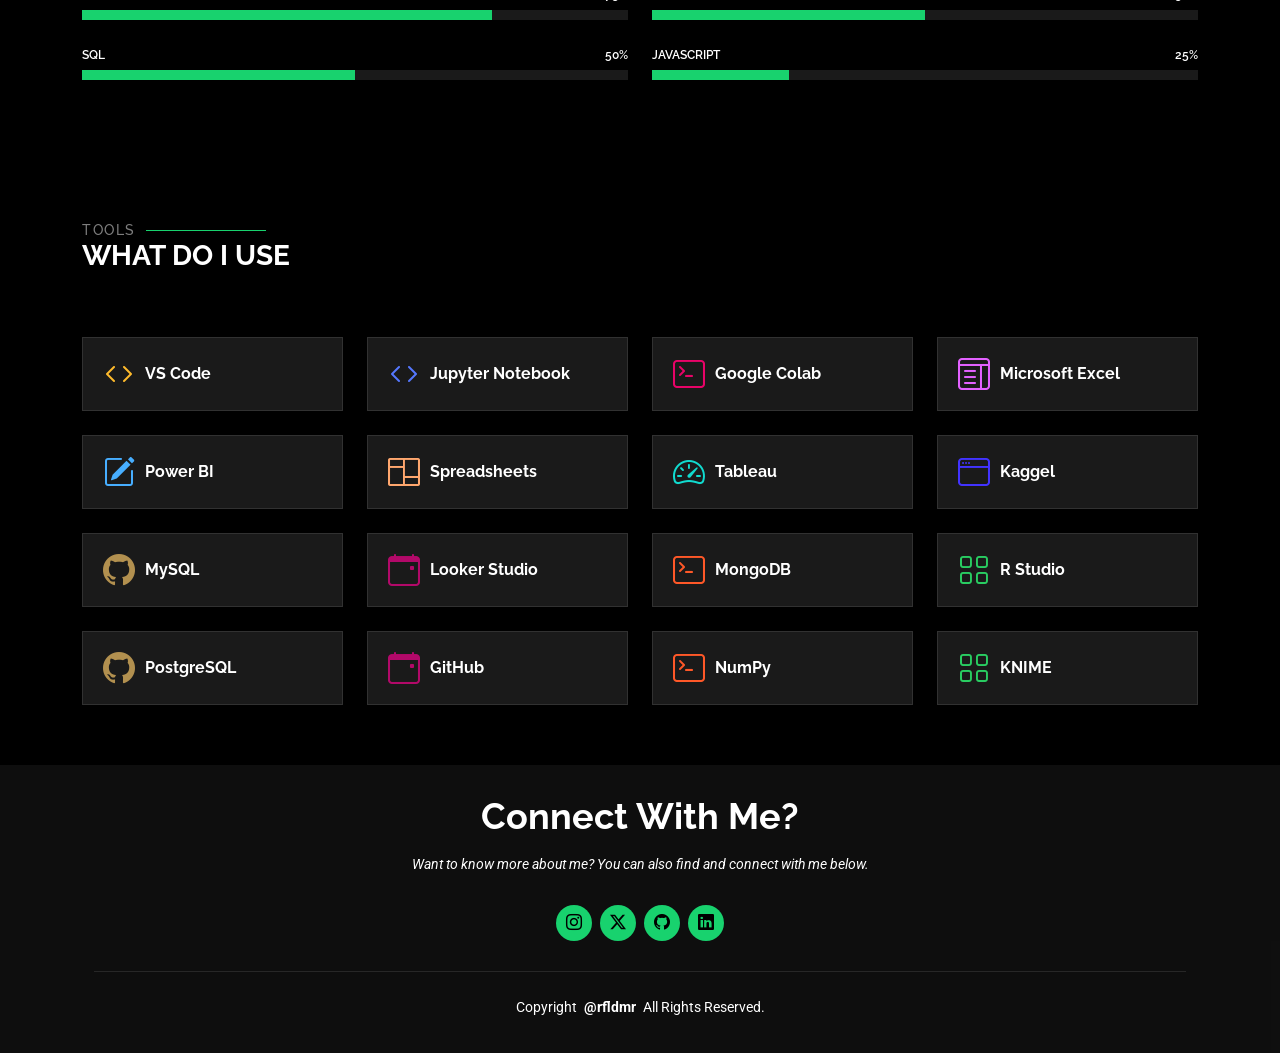
==== commit 4dfba690: "Update about.html" ====
--- a/about.html
+++ b/about.html
@@ -340,31 +340,31 @@
             </div>
           </div><!-- End Feature Item -->
 
-           <div class="col-lg-3 col-md-4" data-aos="fade-up" data-aos-delay="900">
+           <div class="col-lg-3 col-md-4" data-aos="fade-up" data-aos-delay="1300">
             <div class="features-item">
               <i class="bi bi-github" style="color: #b2904f;"></i>
-              <h3><a href="" class="stretched-link">MySQL</a></h3>
-            </div>
-          </div><!-- End Feature Item -->
-
-          <div class="col-lg-3 col-md-4" data-aos="fade-up" data-aos-delay="1000">
+              <h3><a href="" class="stretched-link">PostgreSQL</a></h3>
+            </div>
+          </div><!-- End Feature Item -->
+
+          <div class="col-lg-3 col-md-4" data-aos="fade-up" data-aos-delay="1400">
             <div class="features-item">
               <i class="bi bi-calendar-event" style="color: #b20969;"></i>
-              <h3><a href="" class="stretched-link">Looker Studio</a></h3>
-            </div>
-          </div><!-- End Feature Item -->
-
-          <div class="col-lg-3 col-md-4" data-aos="fade-up" data-aos-delay="1100">
+              <h3><a href="" class="stretched-link">GitHub</a></h3>
+            </div>
+          </div><!-- End Feature Item -->
+
+          <div class="col-lg-3 col-md-4" data-aos="fade-up" data-aos-delay="1500">
             <div class="features-item">
               <i class="bi bi-terminal" style="color: #ff5828;"></i>
-              <h3><a href="" class="stretched-link">MongoDB</a></h3>
-            </div>
-          </div><!-- End Feature Item -->
-
-          <div class="col-lg-3 col-md-4" data-aos="fade-up" data-aos-delay="1200">
+              <h3><a href="" class="stretched-link">NumPy</a></h3>
+            </div>
+          </div><!-- End Feature Item -->
+
+          <div class="col-lg-3 col-md-4" data-aos="fade-up" data-aos-delay="1600">
             <div class="features-item">
               <i class="bi bi-grid" style="color: #29cc61;"></i>
-              <h3><a href="" class="stretched-link">R Studio</a></h3>
+              <h3><a href="" class="stretched-link">KNIME</a></h3>
             </div>
           </div><!-- End Feature Item -->
 
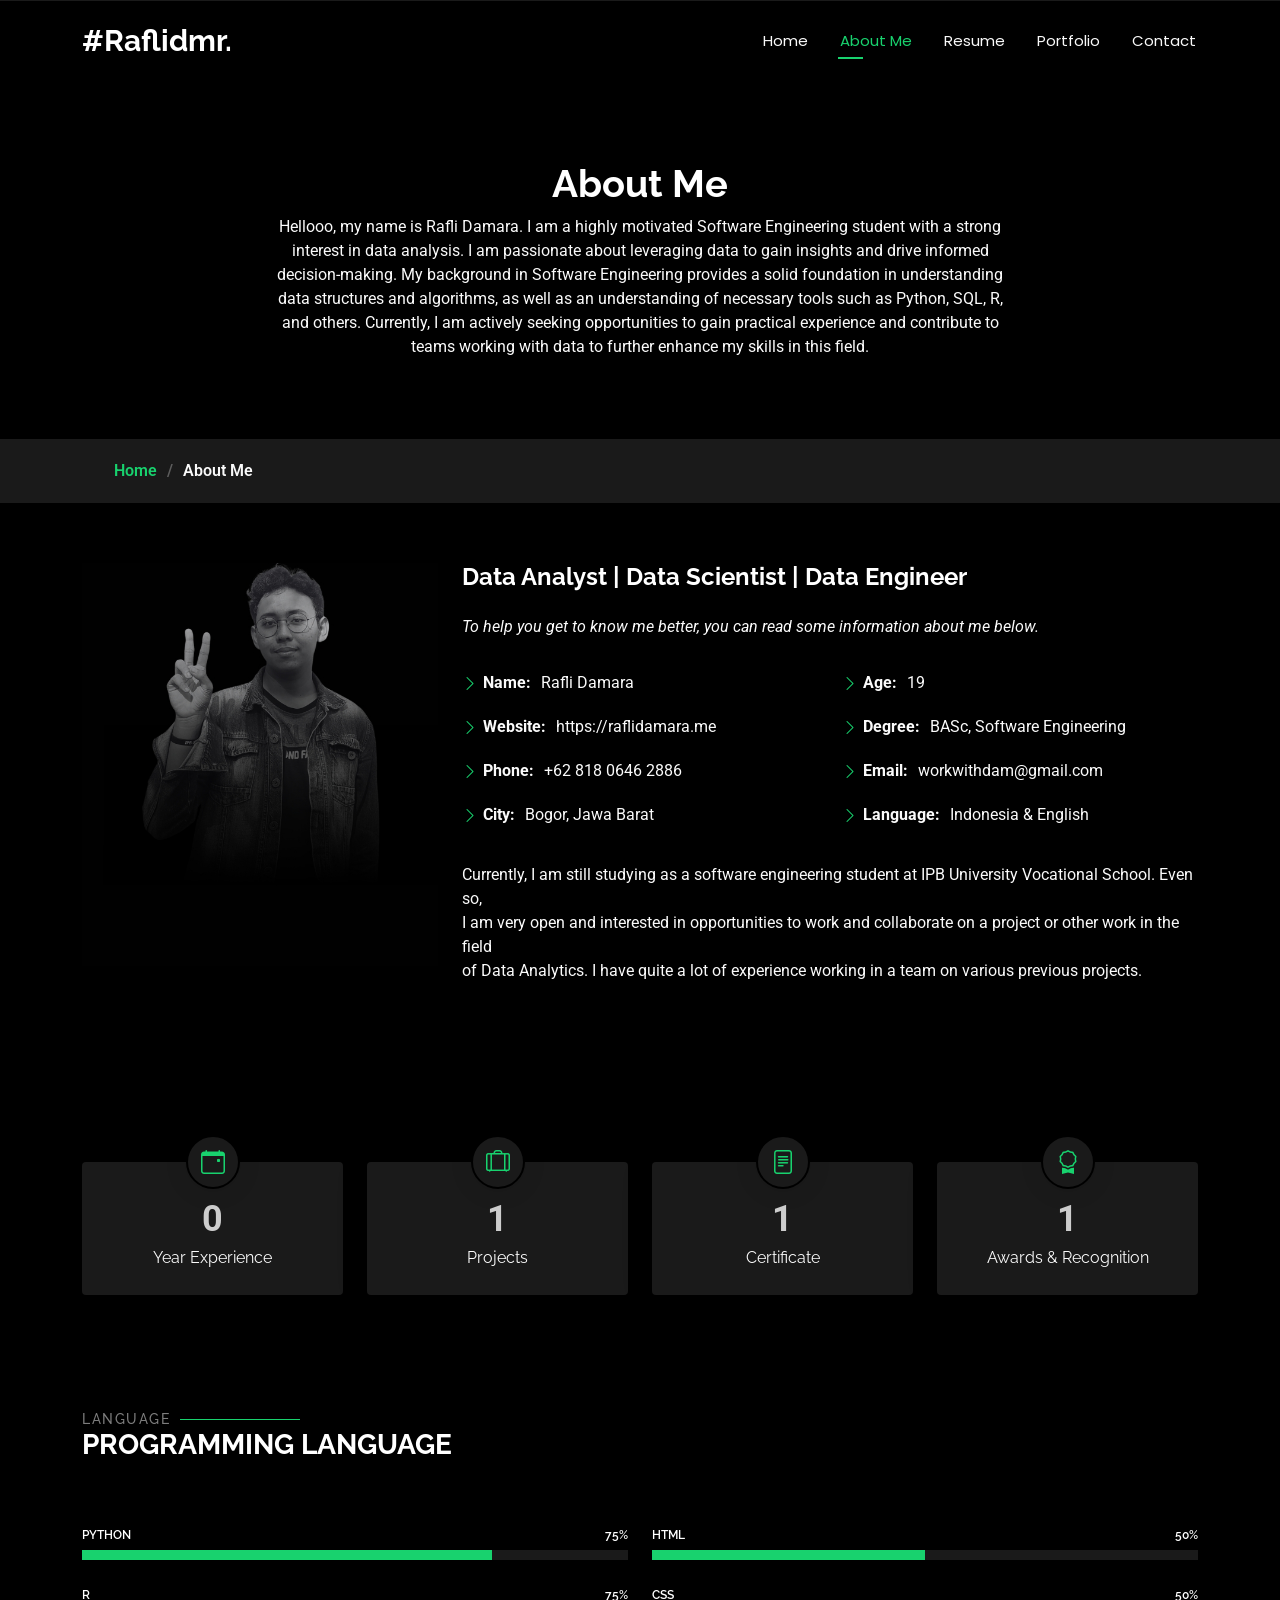
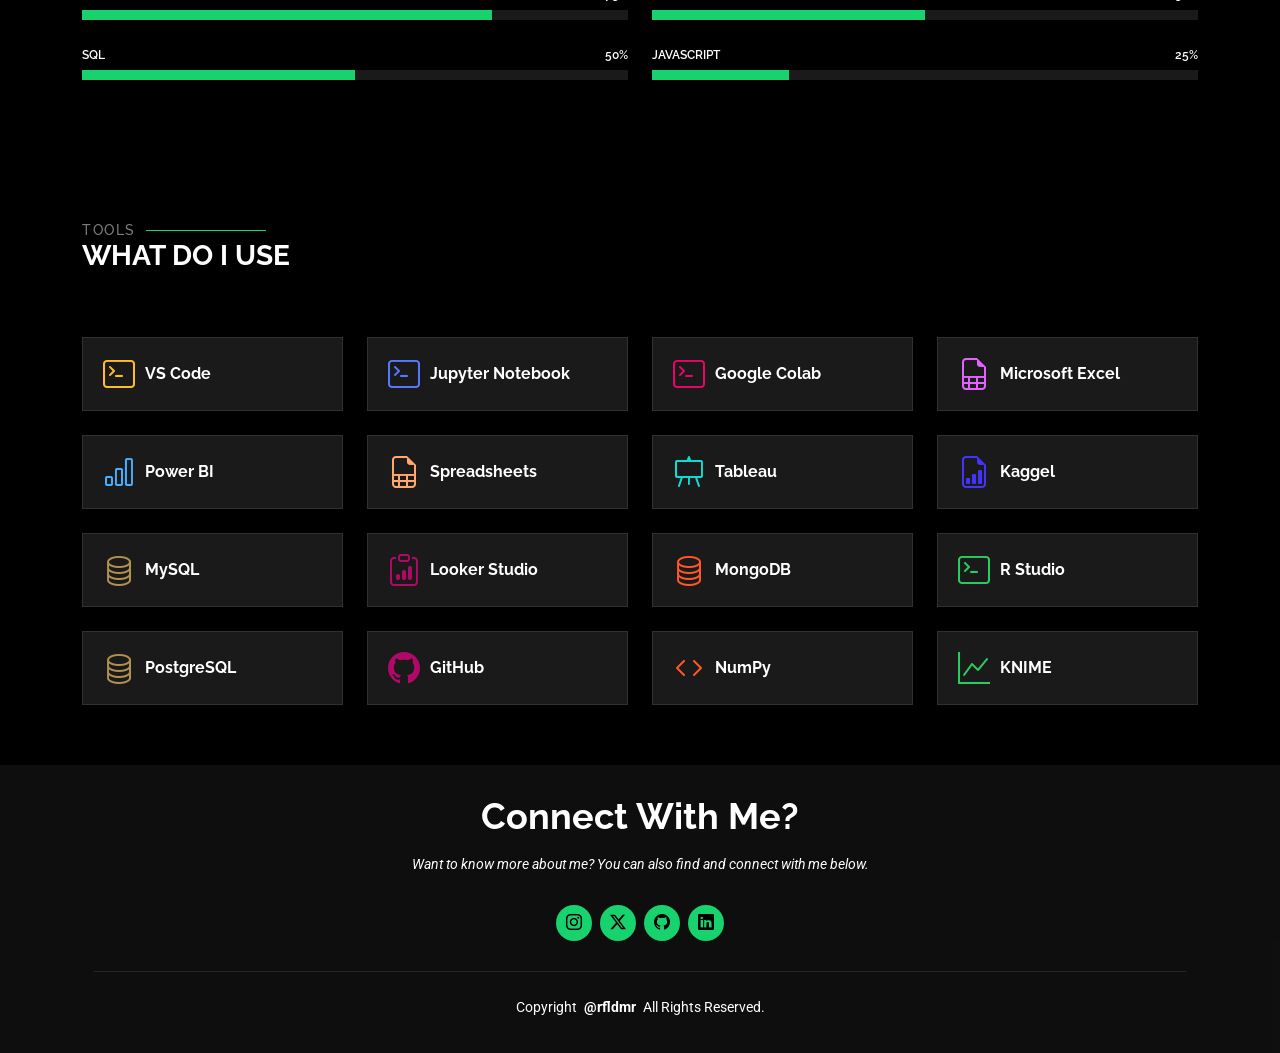
==== commit 94108cde: "Update about.html" ====
--- a/about.html
+++ b/about.html
@@ -258,14 +258,14 @@
 
            <div class="col-lg-3 col-md-4" data-aos="fade-up" data-aos-delay="100">
             <div class="features-item">
-              <i class="bi bi-code" style="color: #ffbb2c;"></i>
+              <i class="bi bi-terminal" style="color: #ffbb2c;"></i>
               <h3><a href="" class="stretched-link">VS Code</a></h3>
             </div>
           </div><!-- End Feature Item -->
 
           <div class="col-lg-3 col-md-4" data-aos="fade-up" data-aos-delay="200">
             <div class="features-item">
-              <i class="bi bi-code" style="color: #5578ff;"></i>
+              <i class="bi bi-terminal" style="color: #5578ff;"></i>
               <h3><a href="" class="stretched-link">Jupyter Notebook</a></h3>
             </div>
           </div><!-- End Feature Item -->
@@ -279,91 +279,91 @@
 
           <div class="col-lg-3 col-md-4" data-aos="fade-up" data-aos-delay="400">
             <div class="features-item">
-              <i class="bi bi-layout-text-window" style="color: #e361ff;"></i>
+              <i class="bi bi-file-earmark-spreadsheet" style="color: #e361ff;"></i>
               <h3><a href="" class="stretched-link">Microsoft Excel</a></h3>
             </div>
           </div><!-- End Feature Item -->
 
           <div class="col-lg-3 col-md-4" data-aos="fade-up" data-aos-delay="500">
             <div class="features-item">
-              <i class="bi bi-pencil-square" style="color: #47aeff;"></i>
+              <i class="bi bi-bar-chart" style="color: #47aeff;"></i>
               <h3><a href="" class="stretched-link">Power BI</a></h3>
             </div>
           </div><!-- End Feature Item -->
 
           <div class="col-lg-3 col-md-4" data-aos="fade-up" data-aos-delay="600">
             <div class="features-item">
-              <i class="bi bi-columns" style="color: #ffa76e;"></i>
+              <i class="bi bi-file-earmark-spreadsheet" style="color: #ffa76e;"></i>
               <h3><a href="" class="stretched-link">Spreadsheets</a></h3>
             </div>
           </div><!-- End Feature Item -->
 
           <div class="col-lg-3 col-md-4" data-aos="fade-up" data-aos-delay="700">
             <div class="features-item">
-              <i class="bi bi-speedometer2" style="color: #11dbcf;"></i>
+              <i class="bi bi-easel" style="color: #11dbcf;"></i>
               <h3><a href="" class="stretched-link">Tableau</a></h3>
             </div>
           </div><!-- End Feature Item -->
 
           <div class="col-lg-3 col-md-4" data-aos="fade-up" data-aos-delay="800">
             <div class="features-item">
-              <i class="bi bi-window" style="color: #4233ff;"></i>
+              <i class="bi bi-file-earmark-bar-graph" style="color: #4233ff;"></i>
               <h3><a href="" class="stretched-link">Kaggel</a></h3>
             </div>
           </div><!-- End Feature Item -->
 
           <div class="col-lg-3 col-md-4" data-aos="fade-up" data-aos-delay="900">
             <div class="features-item">
-              <i class="bi bi-github" style="color: #b2904f;"></i>
+              <i class="bi bi-database" style="color: #b2904f;"></i>
               <h3><a href="" class="stretched-link">MySQL</a></h3>
             </div>
           </div><!-- End Feature Item -->
 
           <div class="col-lg-3 col-md-4" data-aos="fade-up" data-aos-delay="1000">
             <div class="features-item">
-              <i class="bi bi-calendar-event" style="color: #b20969;"></i>
+              <i class="bi bi-clipboard-data" style="color: #b20969;"></i>
               <h3><a href="" class="stretched-link">Looker Studio</a></h3>
             </div>
           </div><!-- End Feature Item -->
 
           <div class="col-lg-3 col-md-4" data-aos="fade-up" data-aos-delay="1100">
             <div class="features-item">
-              <i class="bi bi-terminal" style="color: #ff5828;"></i>
+              <i class="bi bi-database" style="color: #ff5828;"></i>
               <h3><a href="" class="stretched-link">MongoDB</a></h3>
             </div>
           </div><!-- End Feature Item -->
 
           <div class="col-lg-3 col-md-4" data-aos="fade-up" data-aos-delay="1200">
             <div class="features-item">
-              <i class="bi bi-grid" style="color: #29cc61;"></i>
+              <i class="bi bi-terminal" style="color: #29cc61;"></i>
               <h3><a href="" class="stretched-link">R Studio</a></h3>
             </div>
           </div><!-- End Feature Item -->
 
            <div class="col-lg-3 col-md-4" data-aos="fade-up" data-aos-delay="1300">
             <div class="features-item">
-              <i class="bi bi-github" style="color: #b2904f;"></i>
+              <i class="bi bi-database" style="color: #b2904f;"></i>
               <h3><a href="" class="stretched-link">PostgreSQL</a></h3>
             </div>
           </div><!-- End Feature Item -->
 
           <div class="col-lg-3 col-md-4" data-aos="fade-up" data-aos-delay="1400">
             <div class="features-item">
-              <i class="bi bi-calendar-event" style="color: #b20969;"></i>
+              <i class="bi bi-github" style="color: #b20969;"></i>
               <h3><a href="" class="stretched-link">GitHub</a></h3>
             </div>
           </div><!-- End Feature Item -->
 
           <div class="col-lg-3 col-md-4" data-aos="fade-up" data-aos-delay="1500">
             <div class="features-item">
-              <i class="bi bi-terminal" style="color: #ff5828;"></i>
+              <i class="bi bi-code" style="color: #ff5828;"></i>
               <h3><a href="" class="stretched-link">NumPy</a></h3>
             </div>
           </div><!-- End Feature Item -->
 
           <div class="col-lg-3 col-md-4" data-aos="fade-up" data-aos-delay="1600">
             <div class="features-item">
-              <i class="bi bi-grid" style="color: #29cc61;"></i>
+              <i class="bi bi-graph-up" style="color: #29cc61;"></i>
               <h3><a href="" class="stretched-link">KNIME</a></h3>
             </div>
           </div><!-- End Feature Item -->
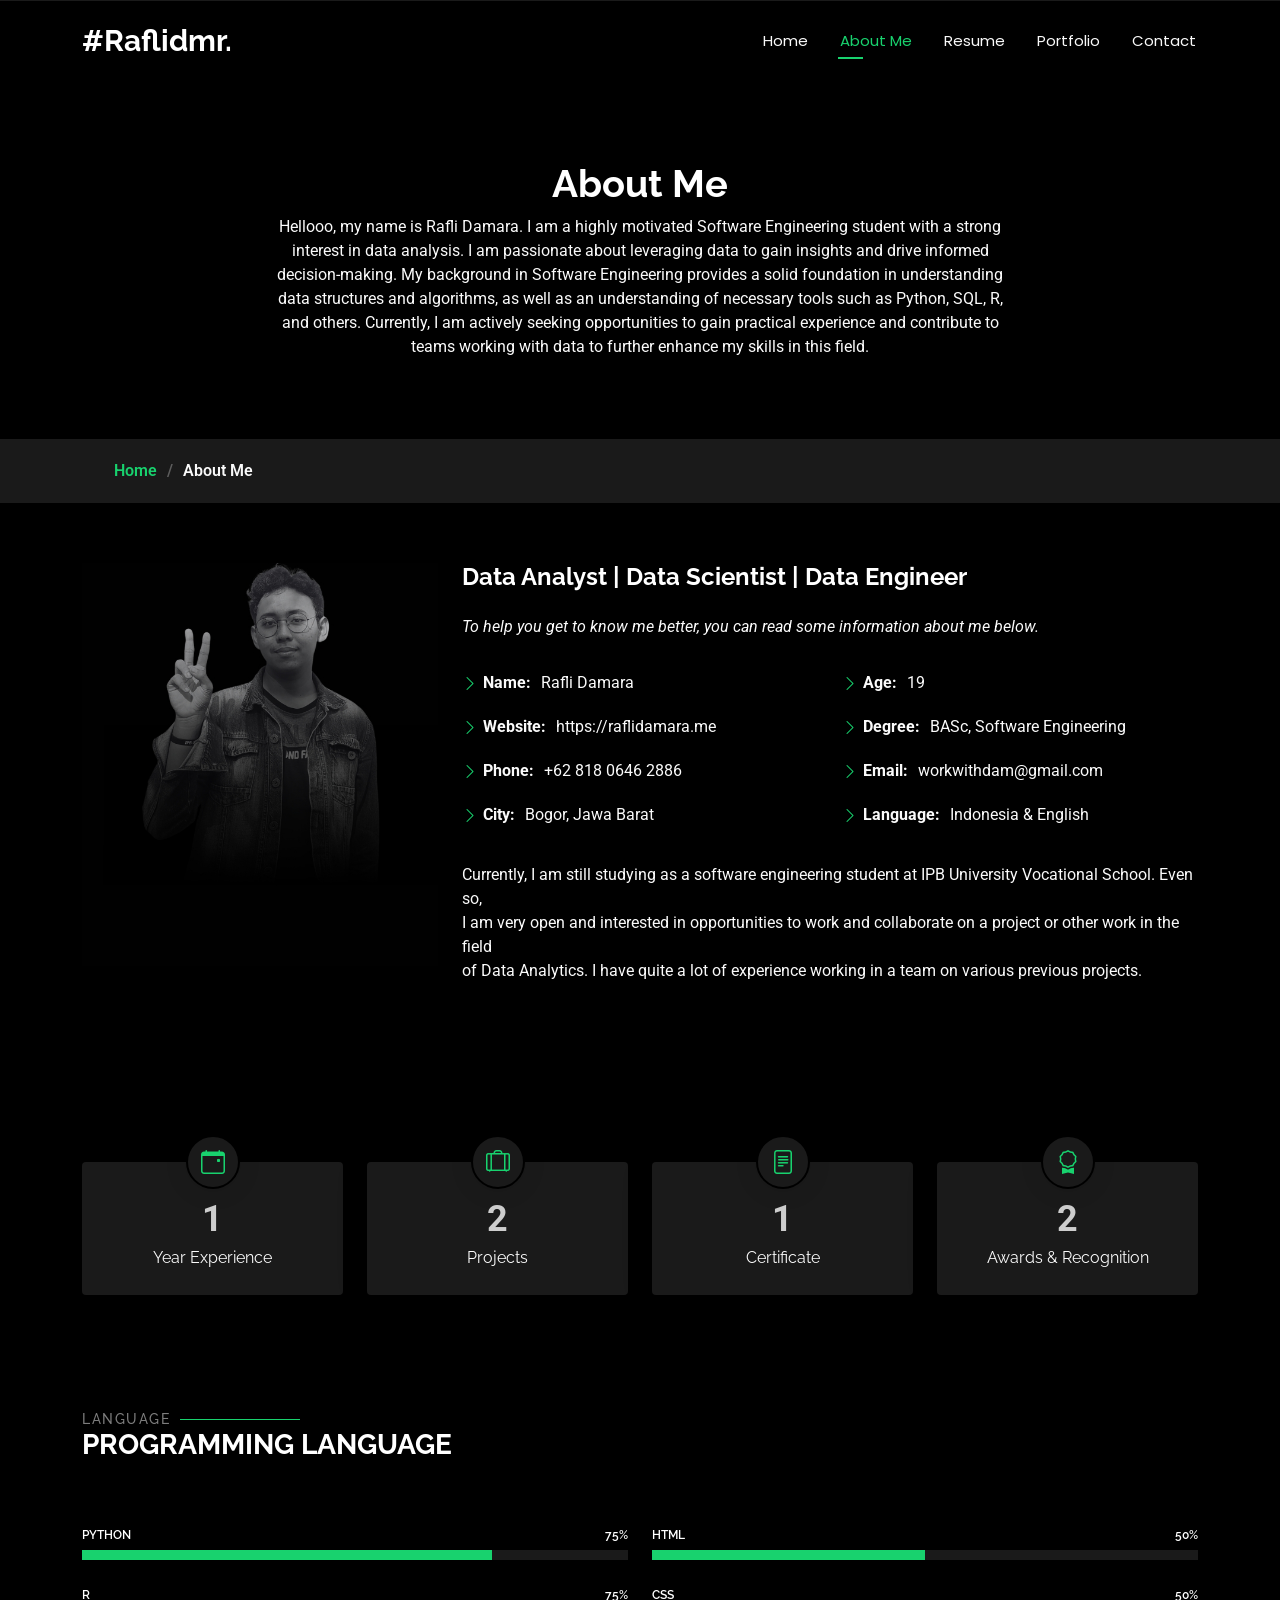
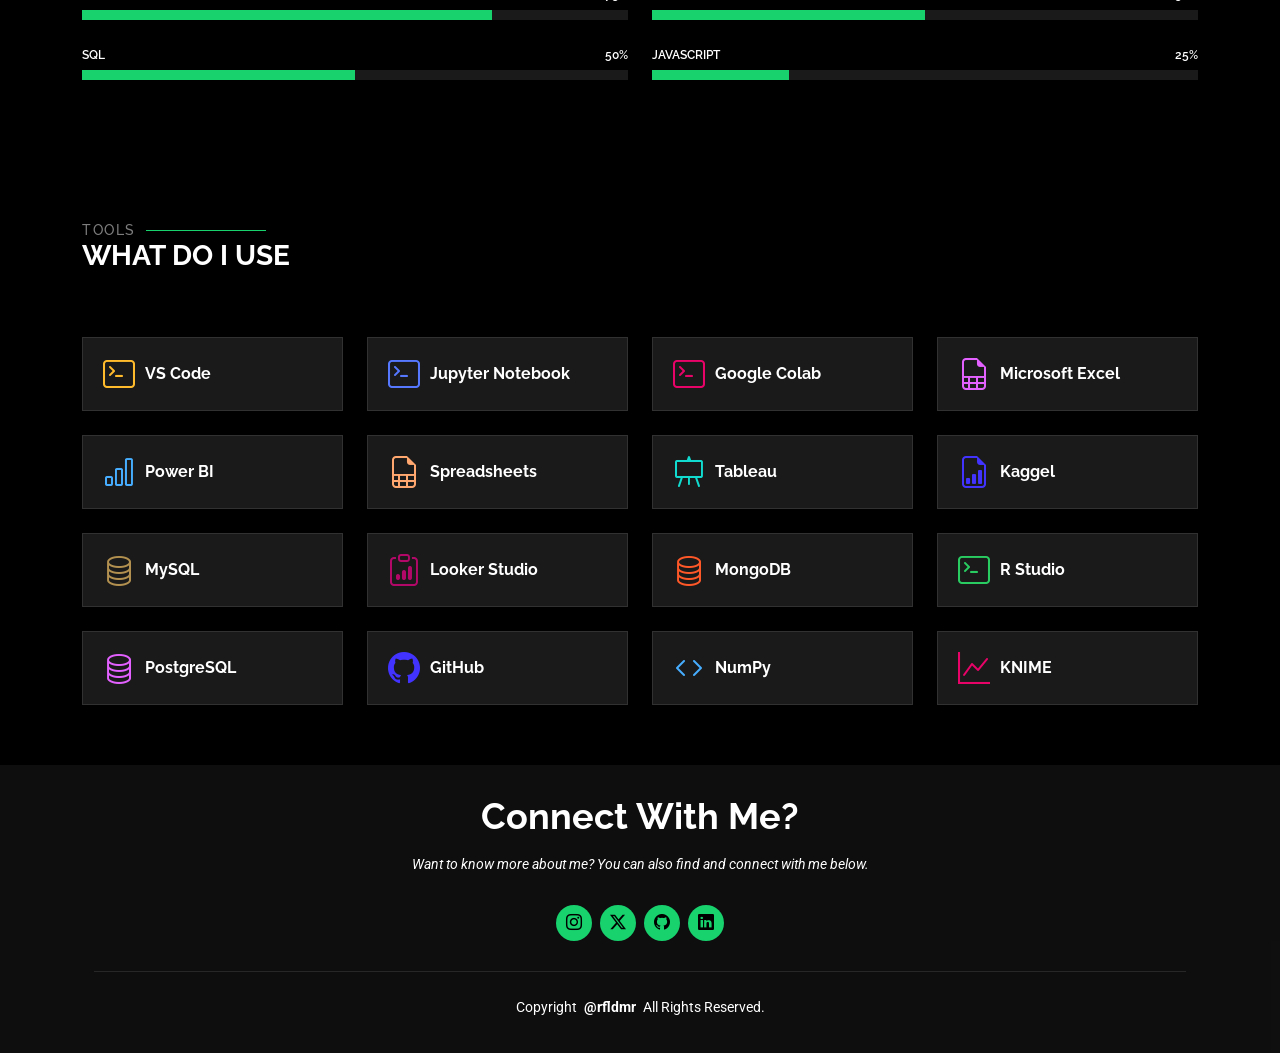
==== commit 0185b181: "Update about.html" ====
--- a/about.html
+++ b/about.html
@@ -342,28 +342,28 @@
 
            <div class="col-lg-3 col-md-4" data-aos="fade-up" data-aos-delay="1300">
             <div class="features-item">
-              <i class="bi bi-database" style="color: #b2904f;"></i>
+              <i class="bi bi-database" style="color: #e361ff;"></i>
               <h3><a href="" class="stretched-link">PostgreSQL</a></h3>
             </div>
           </div><!-- End Feature Item -->
 
           <div class="col-lg-3 col-md-4" data-aos="fade-up" data-aos-delay="1400">
             <div class="features-item">
-              <i class="bi bi-github" style="color: #b20969;"></i>
+              <i class="bi bi-github" style="color: #4233ff;"></i>
               <h3><a href="" class="stretched-link">GitHub</a></h3>
             </div>
           </div><!-- End Feature Item -->
 
           <div class="col-lg-3 col-md-4" data-aos="fade-up" data-aos-delay="1500">
             <div class="features-item">
-              <i class="bi bi-code" style="color: #ff5828;"></i>
+              <i class="bi bi-code" style="color: #47aeff;"></i>
               <h3><a href="" class="stretched-link">NumPy</a></h3>
             </div>
           </div><!-- End Feature Item -->
 
           <div class="col-lg-3 col-md-4" data-aos="fade-up" data-aos-delay="1600">
             <div class="features-item">
-              <i class="bi bi-graph-up" style="color: #29cc61;"></i>
+              <i class="bi bi-graph-up" style="color: #e80368;"></i>
               <h3><a href="" class="stretched-link">KNIME</a></h3>
             </div>
           </div><!-- End Feature Item -->
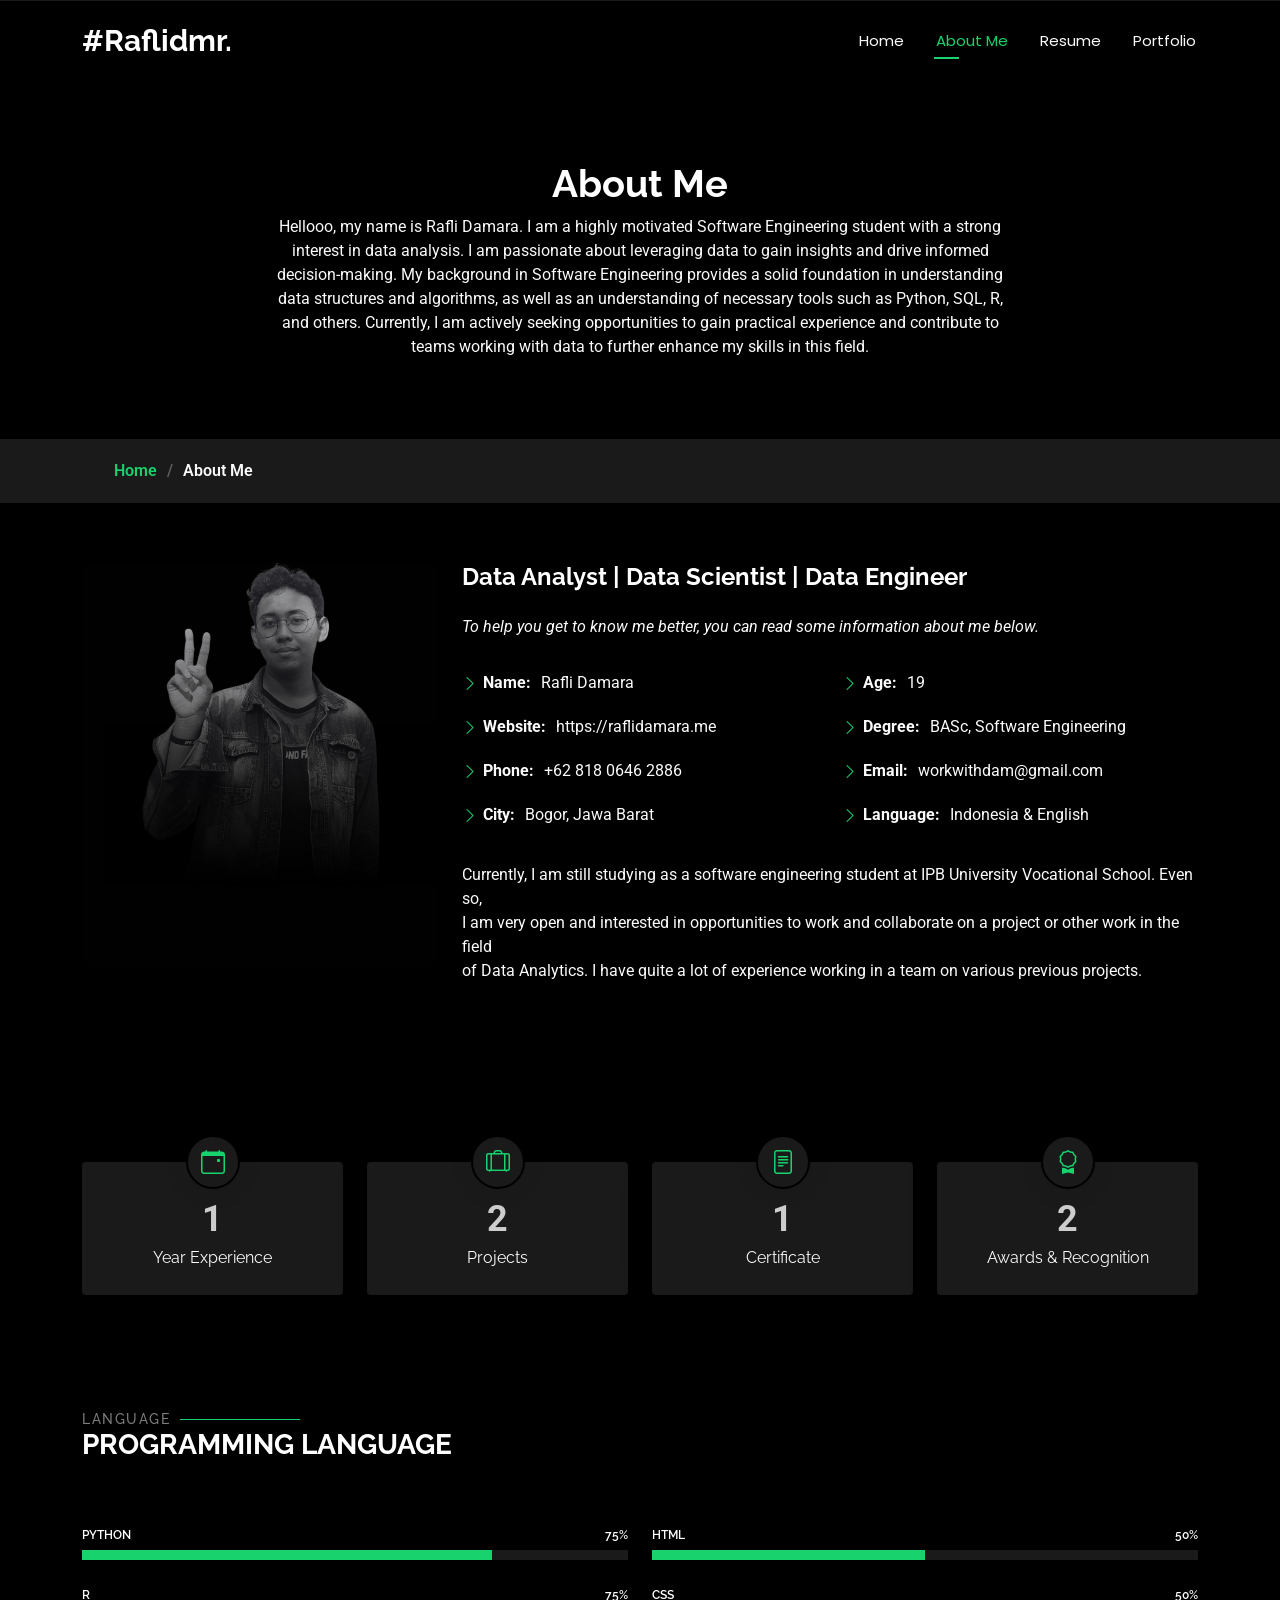
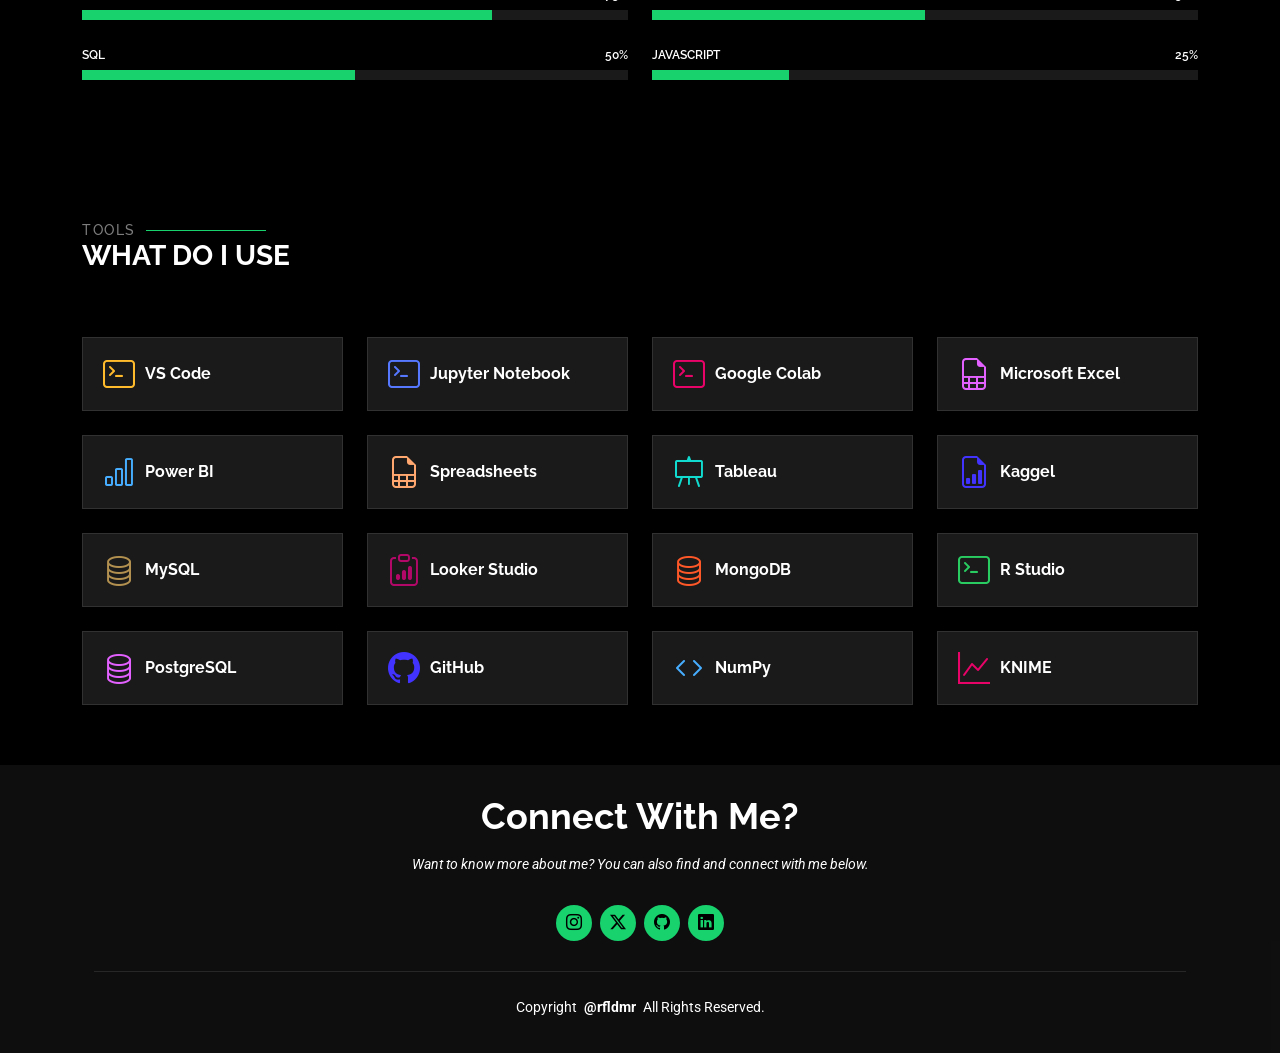
==== commit 0b3776f1: "Update about.html" ====
--- a/about.html
+++ b/about.html
@@ -53,7 +53,6 @@
           <li><a href="about.html" class="active">About Me</a></li>
           <li><a href="resume.html">Resume</a></li>
           <li><a href="portfolio.html">Portfolio</a></li>
-          <li><a href="contact.html">Contact</a></li>
         </ul>
         <i class="mobile-nav-toggle d-xl-none bi bi-list"></i>
       </nav>
